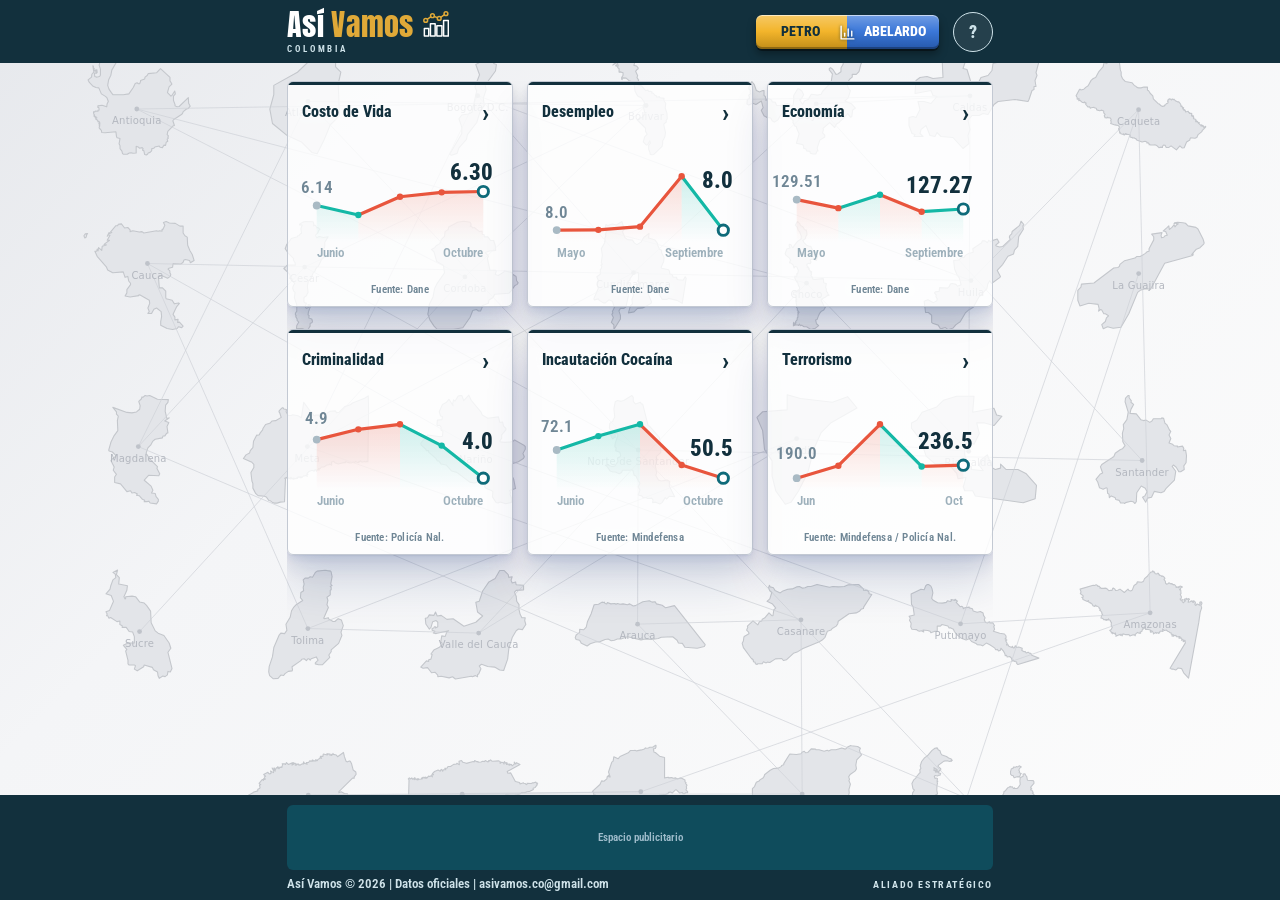
==== index.html @ f94050b5 "ajustes varios" ====
<!DOCTYPE html>
<html lang="es">
<head>
  <meta charset="UTF-8">
  <meta name="viewport" content="width=device-width, initial-scale=1, viewport-fit=cover">
  <title>Así Vamos | Colombia</title>
  <link rel="icon" href="assets/img/asi-vamos-icono.svg" type="image/svg+xml">
  <link rel="preconnect" href="https://fonts.googleapis.com">
  <link rel="preconnect" href="https://fonts.gstatic.com" crossorigin>
  <link href="https://fonts.googleapis.com/css2?family=Anton&family=Barlow+Semi+Condensed:wght@400;600;700&family=Montserrat:wght@700;800&display=swap" rel="stylesheet">
  <link rel="stylesheet" href="assets/css/styles.css?v=90">
  <link rel="stylesheet" href="assets/css/shell.css?v=1">
  <link rel="stylesheet" href="assets/css/background.css?v=2">

  <style>
    /* Ajustes botones Pulso y Ayuda */
    .hd{position:relative;z-index:50}
    .hd-right{position:static;display:flex;align-items:center;gap:14px}

    /* Pulso: botón completo, rojo, en el flujo del header */
    .btn-pulso{position:relative;display:block;margin:0;padding:0}
    header.hd .pulse-btn{
      display:inline-flex !important;align-items:center;justify-content:center;
      height:34px;padding:0 10px !important;margin:0 !important;
      background:linear-gradient(180deg,rgba(255,255,255,.32) 0%,rgba(255,255,255,.06) 48%,rgba(0,0,0,.2) 100%),linear-gradient(90deg,#f2b01e 50%,#2f6fd6 50%) !important;color:#fff !important;
      border:0 !important;border-radius:6px !important;
      /* relieve: brillo arriba, sombra interna abajo y borde inferior que lo despega del header */
      box-shadow:inset 0 1px 0 rgba(255,255,255,.6),inset 0 -2px 0 rgba(0,0,0,.28),0 2px 0 rgba(0,0,0,.4),0 5px 9px rgba(0,0,0,.35) !important;
      text-decoration:none;line-height:1;white-space:nowrap;
      transition:filter .15s,transform .1s,box-shadow .1s;
    }
    header.hd .pulse-btn:hover{filter:brightness(1.08)}
    header.hd .pulse-btn:active{transform:translateY(1px);box-shadow:inset 0 1px 0 rgba(255,255,255,.4),inset 0 -1px 0 rgba(0,0,0,.28),0 1px 0 rgba(0,0,0,.4),0 2px 4px rgba(0,0,0,.35) !important}
    header.hd .pulse-btn:focus-visible{outline:2px solid #fff;outline-offset:2px}
    .pulse-btn .chev{display:none !important}

    /* Ayuda: círculo en lugar de cuadrado */
    .help-btn{
      border-radius:50% !important;
      width:40px;height:40px;
      aspect-ratio:1/1;
      display:inline-flex;align-items:center;justify-content:center;
      padding:0 !important;
    }

    /* Texto en una sola línea: ABELARDO vs PETRO */
    .pulse-txt{display:grid !important;grid-template-columns:1fr auto 1fr;align-items:center;white-space:nowrap;font-size:14px !important;line-height:1}
    .pulse-ico{display:block;width:17px;height:17px;margin:0 2px;color:#fff;flex:none;filter:drop-shadow(0 0 1.5px rgba(18,48,61,.7))}
    .pulse-txt span{font-size:inherit !important;text-align:center;padding:0 3px}
    .pulse-txt span:first-child{color:#12303d}
    .pulse-txt span:last-child{color:#fff}
    .pulse-txt .vs{font-style:normal;font-weight:600;text-transform:lowercase;opacity:.85}
    .pulse-txt i{display:none !important}

    /* Se eliminan los rótulos fijos y se muestran al pasar el mouse */
    .btn-caption{display:none !important}
    .btn-group{position:relative}
    .btn-group[data-tip]::after{
      content:attr(data-tip);
      position:absolute;left:50%;top:calc(100% + 8px);
      transform:translateX(-50%) translateY(-4px);
      white-space:nowrap;
      background:rgba(10,15,30,.95);color:#fff;
      font:600 12px/1 "Barlow Semi Condensed",sans-serif;
      padding:6px 10px;border-radius:6px;
      opacity:0;pointer-events:none;
      transition:opacity .15s ease,transform .15s ease;
      z-index:20;
    }
    .btn-group[data-tip]:hover::after,
    .btn-group[data-tip]:focus-within::after{opacity:1;transform:translateX(-50%) translateY(0)}
    /* Cuadros con interrogante entre los nombres: amarillo y azul */
    .pulse-txt{font-weight:700;letter-spacing:.01em}

    /* Móvil: botón Pulso y botón Ayuda más compactos */
    @media (max-width:600px){
      .hd-right{gap:8px}
      header.hd .pulse-btn{height:30px;padding:0 7px !important;border-radius:5px !important}
      .pulse-txt{font-size:10.5px !important}
      .pulse-txt span{padding:0 2px}
      .pulse-ico{width:13px;height:13px;margin:0 2px}
      .pulse-btn .chev{display:none}
      .help-btn{width:34px;height:34px}
    }
    @media (max-width:380px){
      .pulse-txt{font-size:9.5px !important}
      header.hd .pulse-btn{padding:0 5px !important}
    }


    /* Footer: espacio de Aliado estratégico (igual que en Pulso) */
    footer.site-foot .sponsors,footer.site-foot .ad-wrap{display:block}
    footer.site-foot .ad-label{font-size:10px;letter-spacing:.16em;text-transform:uppercase;color:#cfe3ea;font-weight:700;margin:0 0 4px 2px}
    footer.site-foot .sp{position:relative;overflow:hidden;width:100%;aspect-ratio:970/90;background:#0f4c5c;border-radius:6px;display:grid;place-items:center;font-size:11px;font-weight:600;color:#9fbccb}
    footer.site-foot .sp a,footer.site-foot .sp picture{display:block;width:100%;height:100%}
    footer.site-foot .sp img{display:block;width:100%;height:100%;object-fit:fill;border:0}
    footer.site-foot .sponsors+.foot-txt{margin-top:10px}
    @media (max-width:767px), (max-width:850px) and (orientation:portrait){footer.site-foot .sp{max-width:320px;aspect-ratio:320/100;margin:0 auto}}
    @media (max-width:600px) and (orientation:portrait){footer.site-foot .ad-label{font-size:9px;margin-bottom:3px;text-align:center}footer.site-foot .sponsors+.foot-txt{margin-top:6px}}
  </style>

  <!-- Google tag (gtag.js) -->
  <script async src="https://www.googletagmanager.com/gtag/js?id=G-EYRYT7V7YQ"></script>
  <script>
    window.dataLayer = window.dataLayer || [];
    function gtag(){dataLayer.push(arguments);}
    gtag('js', new Date());
    gtag('config', 'G-EYRYT7V7YQ');
  </script>
</head>
<body class="app">

<!-- Fondo: departamentos + red de conexiones -->

<div class="page">
  <header class="hd">
    <div class="hd-left">
      <h1 class="brand" aria-label="Así Vamos"><span class="brand-col"><span class="brand-txt" aria-hidden="true"><span class="b1">Así</span> <span class="b2">Vamos</span><svg class="brand-ico" viewBox="4 7 39.5 38.2" fill="none" stroke="currentColor" stroke-width="2.2" stroke-linecap="round" stroke-linejoin="round" aria-hidden="true" focusable="false"><rect x="6" y="33" width="6.5" height="11"/><rect x="15" y="26" width="7" height="18"/><rect x="24.5" y="29" width="7.5" height="15"/><rect x="34.5" y="21" width="7" height="23"/><polyline points="8,21 18,14 28,18 38,11"/><g fill="#12303d"><circle cx="8" cy="21" r="2.8"/><circle cx="18" cy="14" r="2.8"/><circle cx="28" cy="18" r="2.8"/><circle cx="38" cy="11" r="2.8"/></g></svg></span><span class="brand-sub" aria-hidden="true">COLOMBIA</span></span></h1>
    </div>
    <div class="hd-right">
      <div class="btn-group btn-pulso" data-tip="Comparación desempeño">
        <a class="pulse-btn" href="pulso/index.html" aria-label="Comparación desempeño" title="Comparación desempeño"><span class="pulse-txt"><span>PETRO</span><svg class="pulse-ico" viewBox="0 0 24 24" fill="none" stroke="currentColor" stroke-width="2" stroke-linecap="round" stroke-linejoin="round" aria-hidden="true" focusable="false"><path d="M3 3v18h18"/><path d="M8 17v-4"/><path d="M13 17V7"/><path d="M18 17v-7"/></svg><span>ABELARDO</span></span><span class="chev" aria-hidden="true">›</span></a>
      </div>
      <div class="btn-group btn-ayuda" data-tip="Ayuda">
        <a class="help-btn" href="ayuda.html" aria-label="Ayuda" title="Ayuda"><span class="q" aria-hidden="true">?</span></a>
      </div>
    </div>
  </header>

  <div class="zone">
  
  <main class="cats">
    <section class="cat" data-encab="oro" aria-label="Indicadores">
      <div class="grid">

        <a class="card glass" id="cardInflacion" href="detalle/inflacion.html?ind=inflacion" data-dashboard aria-label="Costo de Vida">
          <div class="head"><h2>Costo de Vida</h2><span class="go" aria-hidden="true">›</span></div>
          <div class="spark" id="sparkInflacion"></div>
          <div class="sub">Fuente: Dane</div>
        </a>

        <a class="card glass" id="cardDesempleo" href="detalle/desempleo.html?ind=desempleo" data-dashboard aria-label="Desempleo">
          <div class="head"><h2>Desempleo</h2><span class="go" aria-hidden="true">›</span></div>
          <div class="spark" id="sparkDesempleo"></div>
          <div class="sub">Fuente: Dane</div>
        </a>

        <a class="card glass" id="cardEconomia" href="detalle/economia.html?ind=economia" data-dashboard aria-label="Economía">
          <div class="head"><h2>Economía</h2><span class="go" aria-hidden="true">›</span></div>
          <div class="spark" id="sparkEconomia"></div>
          <div class="sub">Fuente: Dane</div>
        </a>

      </div>
    </section>
    <section class="cat" data-encab="marino" aria-label="Indicadores">
      <div class="grid">

        <a class="card glass" id="cardSeguridad" href="detalle/crimen.html?ind=crimen" data-dashboard aria-label="Criminalidad">
          <div class="head"><h2>Criminalidad</h2><span class="go" aria-hidden="true">›</span></div>
          <div class="spark" id="sparkSeguridad"></div>
          <div class="sub">Fuente: Policía Nal.</div>
        </a>

        <a class="card glass" id="cardNarco" href="#" data-dashboard aria-label="Incautación Cocaína">
          <div class="head"><h2>Incautación Cocaína</h2><span class="go" aria-hidden="true">›</span></div>
          <div class="spark" id="sparkNarco"></div>
          <div class="sub">Fuente: Mindefensa</div>
        </a>

        <a class="card glass" id="cardTerrorismo" href="detalle/terrorismo.html?ind=terrorismo" data-dashboard aria-label="Terrorismo">
          <div class="head"><h2>Terrorismo</h2><span class="go" aria-hidden="true">›</span></div>
          <div class="spark" id="sparkTerrorismo"></div>
          <div class="sub">Fuente: Mindefensa / Policía Nal.</div>
        </a>

      </div>
    </section>

  </main>

  <footer class="site-foot">
    <div class="foot-in">
      <section class="sponsors" aria-label="Publicidad">
        <div class="ad-wrap" id="adWrap">
          <div class="ad-label">Aliado estratégico</div>
          <div class="sp" id="adA"><span>Espacio publicitario</span></div>
        </div>
      </section>
      <p class="foot-txt">Así Vamos © 2026 | Datos oficiales | asivamos.co@gmail.com</p>
    </div>
  </footer>
  </div>
</div>

<script>
/* Botón Pulso: misma tipografía que los títulos de las cards */
(function(){
  function fuente(){
    var h=document.querySelector('.card h2'),t=document.querySelector('.pulse-txt');
    if(!h||!t)return;
    var c=getComputedStyle(h);
    t.style.fontFamily=c.fontFamily;t.style.fontWeight=c.fontWeight;t.style.letterSpacing=c.letterSpacing;
    centrar();
  }
  /* Centra en vertical las mayúsculas: mide la fuente real y compensa el espacio de ascendente/descendente */
  function centrar(){
    var t=document.querySelector('.pulse-txt');if(!t)return;
    var sp=t.querySelectorAll(':scope > span');if(!sp.length)return;
    var cs=getComputedStyle(sp[0]),fs=parseFloat(cs.fontSize);
    var ctx=document.createElement('canvas').getContext('2d');
    ctx.font=cs.fontWeight+' '+cs.fontSize+' '+cs.fontFamily;
    var m=ctx.measureText('PETRO ABELARDO');
    if(m.fontBoundingBoxAscent==null)return;
    var base=(fs-(m.fontBoundingBoxAscent+m.fontBoundingBoxDescent))/2+m.fontBoundingBoxAscent;
    var off=fs/2-(base-(m.actualBoundingBoxAscent-m.actualBoundingBoxDescent)/2);
    for(var i=0;i<sp.length;i++)sp[i].style.transform='translateY('+off.toFixed(2)+'px)';
  }
  window.addEventListener('load',fuente);
  window.addEventListener('resize',centrar);
  if(document.fonts&&document.fonts.ready)document.fonts.ready.then(fuente);
})();
</script>
<script src="assets/js/background.js?v=1"></script>
<script src="app.js?v=2"></script>
</body>
</html>
---- assets/css/styles.css ----
/* =========================================================
   Así Vamos · Estado de la Nación — tema Soft UI
   Fondo lavanda claro, tarjetas blancas con sombra difusa,
   acento índigo + cian, rojo para alertas, Roboto Condensed
   6 tarjetas compactas en 2 categorías
   ========================================================= */
/* Carga la tipografía desde aquí para no depender del <link> del HTML del index (que seguía pidiendo Barlow) */
@import url('https://fonts.googleapis.com/css2?family=Roboto+Condensed:wght@400;500;600;700;800&display=swap');

:root{
  --text:#12303d; --tit:#12303d; --muted:#6f8695;   /* texto: azul petróleo muy oscuro, de la familia del header */
  --accent:#0f6b7a; --accent-rgb:15,107,122;   /* Teal (aro del último punto, foco) */
  --royal:#0f6b7a;
  --ok:#14b8a6;    --ok-rgb:20,184,166;     /* Verde mar (paleta elegida en el probador) */
  --mal:#e8553d;   --mal-rgb:232,85,61;     /* Rojo cálido */
  --ok-txt:#0b8577; --mal-txt:#c4412b;      /* Variantes más oscuras para texto pequeño sobre blanco (≈4,5:1) */
  --ambar:#f5b84a; --ambar-rgb:245,184,74; --ambar-txt:#c98a10;
  --bg:#e9ebef;    /* Gris ceniza */
  --radius:6px;
  /* Sombra flotante en capas, tono azul profundo: varias sombras suaves apiladas (de más cerca y tenue a más lejos y difusa) */
  --sombra:0 1px 2px rgba(10,42,107,.06),0 4px 8px rgba(10,42,107,.07),0 12px 20px rgba(10,42,107,.09),0 28px 44px rgba(10,42,107,.14);
  --sombra-hover:0 2px 4px rgba(10,42,107,.08),0 8px 16px rgba(10,42,107,.10),0 20px 32px rgba(10,42,107,.14),0 40px 60px rgba(10,42,107,.18);
  box-sizing:border-box;
  padding-top:env(safe-area-inset-top,0px);
  padding-bottom:env(safe-area-inset-bottom,0px);
}
*{box-sizing:border-box}
html,body{margin:0}
body{
  min-height:100vh; color:var(--text);
  font-family:"Roboto Condensed","Segoe UI",Roboto,Arial,sans-serif;
  overflow-x:hidden;
}
.field{display:none}   /* el tema Soft UI no lleva cuadrícula ni círculos */

.page{position:relative;max-width:1000px;margin:0 auto;padding:0 20px 40px}

/* ---------- Encabezado: panel blanco flotante ---------- */
header{
  width:calc(100vw - 10px);          /* luz de 5 px a cada lado */
  margin-left:calc(50% - 50vw + 5px);
  margin-bottom:18px;
  background:#056083;   /* Color sólido sin degradé */
  color:#fff;
  box-shadow:none;
  border-radius:0 0 12px 12px;
  position:sticky;
  top:0;
  z-index:20;
  padding:10px 0 9px;
}
header h1{
  width:100%;
  max-width:1000px;
  margin-left:auto;
  margin-right:auto;
  padding-left:20px;
  padding-right:20px;
}
header h1{color:#fff;margin:0 auto;font-size:26px;line-height:1.1;white-space:nowrap;font-weight:800;letter-spacing:-.01em}

/* Enlaces de navegación (a la derecha, en la línea del logo) */
header .nav{position:absolute;z-index:2;top:10px;right:max(24px,calc(50% - 386px));
  display:flex;gap:18px;height:29px;align-items:center}
.nav a{color:#cfe3ea;text-decoration:none;font-size:14px;font-weight:700;letter-spacing:.02em;
  padding:4px 0 3px;border-bottom:2px solid transparent;transition:color .12s}
.nav a:hover{color:#fff}
.nav a.act{color:#fff;border-bottom-color:#fff}

.menu-btn{display:inline-flex;align-items:center;justify-content:center;width:34px;height:34px;margin:0 8px 0 -6px;padding:0;
  vertical-align:middle;background:none;border:0;border-radius:var(--radius);cursor:pointer;color:#fff}
.menu-btn svg{display:block;width:22px;height:16px}
.menu-btn:hover{background:rgba(255,255,255,.12)}
.menu-btn:focus-visible{outline:2px solid #fff;outline-offset:1px}
.a-logo,.v-logo{display:inline-block;height:.7em;width:.56em;vertical-align:baseline}
.a-logo{margin-right:.03em;fill:currentColor}
.v-logo{margin-left:.03em;fill:currentColor}

/* ---------- Palabra COLOMBIA con los colores de la bandera ---------- */
.tag{font-size:11px;font-weight:700;letter-spacing:.2em;margin-left:8px;
  vertical-align:middle;display:inline-flex;align-items:center;gap:0}
.col-c{color:#ffcc00} /* Amarillo */
.col-o{color:#ffcc00}
.col-l{color:#ffcc00}
.col-o2{color:#0055ff} /* Azul */
.col-m{color:#0055ff}
.col-b{color:#0055ff}
.col-i{color:#ce1126} /* Rojo */
.col-a{color:#ce1126}

.col-flag{display:none} /* Se oculta la bandera física anterior */

/* ---------- Categorías ---------- */
.cats{display:block}
.cat{margin-bottom:22px;min-width:0}
.cat-title{display:none}

/* ---------- Tarjeta Soft UI (la clase "glass" se conserva por compatibilidad con el HTML) ---------- */
.glass,
.card.glass{
  /* Cristal total + translúcido (78 %), sin desenfoque (igual que el probador) */
  background:rgba(255,255,255,.78);
  -webkit-backdrop-filter:none;backdrop-filter:none;
  border:1px solid var(--borde-card);
  border-radius:var(--radius);
  box-shadow:var(--sombra);
  transition:transform .15s ease,box-shadow .15s ease;
}
.card.glass:hover{
  transform:translateY(-2px);
  box-shadow:var(--sombra-hover);
}

/* ---------- Borde superior de tarjetas (del probador): ámbar = economía (arriba), azul = seguridad (abajo) ---------- */
:root{--line:#f59e0b; --seg:#2f7de1; --borde-card:#c3c9d3; --borde-top:#12303d}   /* borde-card: gris perla del contorno; borde-top: petróleo de marca, solo franja superior */
.card::before{content:"";position:absolute;left:0;right:0;top:0;height:3px;background:transparent;pointer-events:none}
.cat[data-encab="oro"] .card::before,
.cat[data-encab="marino"] .card::before{background:var(--borde-top)}

/* ---------- Tarjetas compactas ---------- */
.grid{display:grid;grid-template-columns:repeat(3,minmax(0,1fr));gap:14px}
.card{
  padding:18px 14px 10px;
  position:relative;
  overflow:hidden;
  min-width:0;
  display:flex;
  flex-direction:column;
  align-items:center;
  text-align:center;
  text-decoration:none;
  color:inherit;
  cursor:pointer;
}
.card:focus-visible{outline:2px solid var(--accent);outline-offset:3px}

.head{width:100%;text-align:left;display:flex;align-items:center;justify-content:space-between;gap:6px;
  padding:0}   /* sin recuadro: título y flecha directamente sobre la tarjeta */
.card h2{margin:0;color:#12303d;   /* petróleo de marca */
  font-size:15.5px;font-weight:800;line-height:1.15;white-space:nowrap;flex:none}
/* Flecha: petróleo de marca, sin círculo */
.go{
  width:26px;height:26px;display:grid;place-items:center;flex:none;
  color:#12303d;font-size:26px;font-weight:700;line-height:1;
}

/* Gráfico sparkline y etiquetas nativas dentro del SVG */
.spark{width:100%;margin-top:6px;flex:1 1 auto;display:flex;align-items:center;}
.spark svg{display:block;width:100%;height:auto;overflow:visible}
.spark .ln{fill:none;stroke-width:2.6;stroke-linejoin:round;stroke-linecap:round}
.spark .ln.ln-mejoro{stroke:var(--ok)}
.spark .ln.ln-empeoro{stroke:var(--mal)}
.spark .ln.ln-neu{stroke:#a9bac4}
.spark .pt{fill:#a9bac4}
.spark .pt.mejoro{fill:var(--ok)}
.spark .pt.empeoro{fill:var(--mal)}
.spark .fin{fill:#fff;stroke:var(--accent);stroke-width:2.4}
.spark .v1{font-size:14px;fill:#6f8695;font-weight:600}
.spark .v2{font-size:19px;font-weight:800;fill:#12303d}
.spark .lbl-mes{font-size:11px;fill:#9db0bb;font-weight:600;font-family:inherit;}

/* Fuente de cada tarjeta */
.card .sub{
  font-size:10.5px;
  font-weight:600;
  letter-spacing:.02em;
  color:var(--muted);
  width:100%;
  min-width:0;
  margin-top:4px;
  padding-top:4px;
  text-align:center !important;
  white-space:nowrap;
  overflow:hidden;
  text-overflow:ellipsis;
}

/* ---------- Publicidad ---------- */
.sponsors{margin-top:8px}
.ad-wrap[hidden],.sp[hidden]{display:none}
.ad-label{font-size:10px;letter-spacing:.16em;text-transform:uppercase;color:var(--muted);font-weight:700;margin:0 0 4px 2px}
.sp{position:relative;overflow:hidden;width:100%;aspect-ratio:970/90;
  background:#0f4c5c;border-radius:var(--radius);   /* teal de la familia del header; el texto blanco del mensaje se lee bien */
  box-shadow:inset 0 2px 6px rgba(8,51,68,.35)}
.sp a,.sp picture{display:block;width:100%;height:100%}
.sp img{display:block;width:100%;height:100%;object-fit:fill;border:0}
@media (max-width:767px), (max-width:850px) and (orientation:portrait){
  .sp{max-width:320px;aspect-ratio:320/100;margin:0 auto}
}

/* Pie de página: mismo azul del header, a todo el ancho; contiene publicidad y texto */
.page:has(.site-foot){padding-bottom:0}
footer.site-foot{
  width:100vw;margin:30px 0 0 calc(50% - 50vw);
  background:#056083;color:#fff;position:relative; /* Color sólido sin degradé */
  box-shadow:none;
  padding:14px 0 12px;
}
.foot-in{max-width:1000px;margin:0 auto;padding:0 20px}
.page:has(header.hd) footer.site-foot{background:#12303d}   /* footer petróleo en el index */
.site-foot .sponsors{margin-top:0}
.site-foot .ad-label{color:#cfe3ea}
.site-foot .sp{box-shadow:none}
.foot-txt{margin:10px 0 0;text-align:center;color:#cfe3ea;font-size:13px;font-weight:600}
.sponsors:has(.ad-wrap[hidden]) + .foot-txt{margin-top:0}

/* =========================================================
   RESPONSIVE DESIGN
   ========================================================= */

/* ---------- Celulares en vertical ---------- */
@media (max-width:600px) and (orientation:portrait){
  :root{
    --sombra:0 1px 2px rgba(10,42,107,.06),0 3px 6px rgba(10,42,107,.07),0 8px 12px rgba(10,42,107,.09),0 16px 24px rgba(10,42,107,.14);
    --sombra-hover:0 2px 3px rgba(10,42,107,.08),0 5px 10px rgba(10,42,107,.10),0 12px 18px rgba(10,42,107,.14),0 22px 32px rgba(10,42,107,.18);
  }
  html,body{height:100%}
  body{overflow:hidden}
  .page{height:100dvh;max-width:none;padding:0 10px 6px;display:flex;flex-direction:column;gap:6px}

  /* Header de borde a borde: sin 100vw, compensando el padding lateral
     de .page (10px) para quedar alineado con las tarjetas */
  header{
    width:auto;
    margin:0 -5px;
    padding:6px 15px 5px;
  }
  header h1{max-width:none;padding-left:0;padding-right:0}
  header h1{font-size:20px}
  .menu-btn{width:30px;height:30px;margin:0 6px 0 -4px}
  .menu-btn svg{width:19px;height:14px}
  .tag{font-size:9px;margin-left:6px;letter-spacing:.14em}
  /* En celular los enlaces pasan a la parte baja del header */
  header .nav{top:auto;bottom:5px;right:10px;height:auto;gap:12px}
  .nav a{font-size:11.5px;padding:0 0 1px}

  .zone{flex:1 1 0;min-height:0;display:flex;flex-direction:column;gap:6px}
  .cats{flex:1 1 0;min-height:0;display:grid;grid-template-columns:1fr 1fr;gap:8px}
  .cat{margin:0;display:flex;flex-direction:column;min-height:0}
  .grid{flex:1 1 0;min-height:0;grid-template-columns:1fr;grid-template-rows:repeat(3,minmax(0,1fr));gap:6px}

  .card{padding:10px 8px 8px;justify-content:flex-start}
  .card h2{font-size:14px}
  .go{width:22px;height:22px;font-size:22px}
  .spark{flex:1 1 0;min-height:0;margin-top:4px}
  .spark svg{height:100%}
  .card .sub{font-size:9px;margin-top:auto;padding-top:4px}

  .sponsors{flex:0 0 auto;margin:0}
  .ad-label{font-size:9px;margin-bottom:3px;text-align:center}
  footer.site-foot{width:auto;margin:0 -10px;padding:8px 10px 6px}
  .foot-in{padding:0}
  .foot-txt{margin-top:6px;font-size:10px;line-height:1.2}
}

/* ---------- Tablets ---------- */
@media (min-width:601px) and (max-width:1100px){
  .page{max-width:820px;padding:0 24px 40px}
  header h1{max-width:820px;padding-left:24px;padding-right:24px;}
  header h1{font-size:24px}
}

/* ---------- Celulares/tablets en horizontal (poca altura) ---------- */
@media (orientation:landscape) and (max-height:500px){
  header{padding:6px 0 5px;margin-bottom:12px}
  header h1{font-size:22px}
  header .nav{top:6px;height:26px}
}

/* ---------- Escritorio: tarjetas cuadradas de 226 x 226 px ---------- */
@media (min-width:901px){
  .cats{max-width:714px;margin:0 auto}
  .grid{grid-template-columns:repeat(3,226px) !important;justify-content:center;gap:14px !important}
  .card{height:226px;justify-content:space-between}
  .foot-in{max-width:714px;padding:0}
  header h1{max-width:714px;padding-left:0;padding-right:0;}
  header .nav{right:calc(50% - 357px)}
}

@media (min-width:601px) and (max-width:900px){
  .card{min-height:220px;justify-content:space-between}
}

/* ---------- Halo blanco del texto (cristal total + translúcido) ---------- */
.card.glass :is(h2,.sub){text-shadow:0 0 8px rgba(255,255,255,.8),0 0 2px rgba(255,255,255,.65)}

/* ---------- Botones del header: Ayuda (index) y Volver (ayuda) con nuevo azul (#0fb5ed) ---------- */
.help-btn{position:absolute;z-index:2;top:50%;right:max(20px,calc(50% - 480px));transform:translateY(-50%);
  display:inline-flex;align-items:center;gap:7px;padding:6px 12px 6px 8px;border-radius:5px;
  font-size:14px;font-weight:700;line-height:1;letter-spacing:.02em;color:#fff;text-decoration:none;
  background:#0fb5ed;border:1px solid rgba(255,255,255,.45);
  transition:background .15s,border-color .15s}
.help-btn:hover{background:#0fa4d4;border-color:rgba(255,255,255,.8)}
.help-btn:focus-visible{outline:2px solid #fff;outline-offset:2px}
.help-btn .q{display:inline-grid;place-items:center;font-weight:800;font-size:15px;color:#fff}
@media (max-width:480px){.help-btn{padding:5px;gap:0}.help-btn .t{display:none}}
@media (min-width:601px) and (max-width:1100px){.help-btn{right:max(24px,calc(50% - 386px))}}
@media (min-width:901px){.help-btn{right:calc(50% - 357px)}}
@media (max-width:600px) and (orientation:portrait){.help-btn{right:10px}}
/* =========================================================
   Header (index): azul sólido (igual al footer). Izquierda: "Así Vamos" con COLOMBIA debajo; derecha: botón Ayuda.
   Todo va bajo header.hd para no tocar otras páginas.
   ========================================================= */
header.hd{
  --gx:20px;
  width:auto;margin-left:0;margin-right:0;   /* mismo ancho que las tarjetas (el contenido de .page) */
  display:flex;align-items:stretch;padding:0;
  background:#12303d;color:#fff;   /* petróleo de marca */
}
.hd-left{flex:1 1 auto;min-width:0;display:flex;align-items:center;padding:10px 0 9px var(--gx)}
.hd-title{font-size:19px;font-weight:800;line-height:1.05;letter-spacing:.005em;white-space:nowrap;color:#fff}
.hd-right{flex:none;display:flex;align-items:center;gap:12px;padding:10px var(--gx) 9px 0}
header.hd h1.brand{
  position:static;transform:none;flex:none;
  width:auto;max-width:none;margin:0;padding:0;
  display:flex;flex-direction:row;align-items:center;gap:10px;
  color:#fff;white-space:nowrap;
}
header.hd .brand-col{display:flex;flex-direction:column;align-items:flex-start;gap:5px}
header.hd .brand-txt{font-family:Anton,Impact,"Arial Narrow",sans-serif;font-weight:400;font-size:30px;line-height:1;letter-spacing:.01em}
header.hd .brand-sub{display:block;font-size:9px;font-weight:700;letter-spacing:.32em;line-height:1;color:#cfe3ea}
/* Botones del header (opción 2 del probador: Ámbar #f59e0b sobre petróleo; mismo ámbar de la línea de tendencia --line).
   Cada botón lleva su etiqueta debajo en Montserrat. */
header.hd{--hd-acc:#f59e0b;--hd-acc-bg:rgba(245,158,11,.12);--hd-acc-bg-h:rgba(245,158,11,.25)}
header.hd .btn-group{display:flex;flex-direction:column;align-items:center;gap:4px}
header.hd .btn-caption{font-family:Montserrat,"Segoe UI",sans-serif;font-size:8.5px;font-weight:700;letter-spacing:.05em;line-height:1;color:#cfe3ea;text-transform:uppercase;white-space:nowrap}
header.hd .help-btn,
header.hd .pulse-btn{
  position:static;transform:none;flex:none;box-sizing:border-box;height:40px;
  display:inline-flex;align-items:center;
  border:1.5px solid var(--hd-acc);border-radius:6px;background:var(--hd-acc-bg);color:var(--hd-acc);
  text-decoration:none;cursor:pointer;transition:background .15s,color .15s}
header.hd .help-btn:hover,
header.hd .pulse-btn:hover{background:var(--hd-acc-bg-h);border-color:var(--hd-acc);color:#fff}
header.hd .help-btn:focus-visible,
header.hd .pulse-btn:focus-visible{outline:2px solid #fff;outline-offset:2px}
/* Ayuda: cuadrado con "?" */
/* Ayuda: tono neutro (blanco azulado, opción 6 del probador) para que no compita con el ámbar del botón de Pulso */
header.hd .help-btn{--hd-acc:#cfe3ea;--hd-acc-bg:rgba(255,255,255,.08);--hd-acc-bg-h:rgba(255,255,255,.2)}
header.hd .help-btn:hover{border-color:#fff}
header.hd .help-btn{justify-content:center;width:40px;padding:0}
header.hd .help-btn .q{width:auto;height:auto;border:0;border-radius:0;background:transparent;color:inherit;font-size:18px;font-weight:800;line-height:1}
/* ABELARDO / PETRO: nombre en dos líneas con raya, borde izquierdo grueso y flecha › */
header.hd .pulse-btn{justify-content:space-between;gap:10px;padding:0 11px 0 9px;border-left-width:4.5px}
header.hd .pulse-txt{display:flex;flex-direction:column;align-items:stretch;gap:3px;font-size:11px;font-weight:800;letter-spacing:.06em;line-height:1;text-align:left}
header.hd .pulse-txt i{display:block;height:1px;background:var(--hd-acc);transition:background .15s}
header.hd .pulse-btn:hover .pulse-txt i{background:#fff}
header.hd .pulse-btn .chev{font-size:18px;font-weight:800;line-height:1;margin-top:-1px}
@media (max-width:600px){
  header.hd{--gx:10px}
  .hd-left{padding-top:6px;padding-bottom:5px}
  .hd-title{font-size:14px;white-space:normal;max-width:100px}
  .hd-right{padding-top:6px;padding-bottom:5px;gap:8px}
  header.hd .pulse-btn{height:38px;padding:0 7px 0 7px;gap:5px;border-left-width:4px}
  header.hd .pulse-txt{font-size:9px;gap:2px}
  header.hd .pulse-btn .chev{font-size:15px}
  header.hd .btn-caption{font-size:7px}
  header.hd h1.brand{gap:7px}
  header.hd .brand-txt{font-size:22px}
  header.hd .brand-sub{font-size:7px;letter-spacing:.28em}
  header.hd .help-btn{height:38px;width:38px}
  header.hd .help-btn .q{font-size:16px}
}

/* Celular vertical: el header va de borde a borde de la pantalla (compensa el padding de 10px de .page; el contenido sigue alineado con las tarjetas) */
@media (max-width:600px) and (orientation:portrait){
  header.hd{width:auto;margin-left:-10px;margin-right:-10px;border-radius:0}
}

/* =========================================================
   Footer: el azul llena todo el espacio desde el footer hasta el
   final de la pantalla (no solo la altura de su contenido).
   No aplica en celular vertical, donde la página ya ocupa 100dvh.
   ========================================================= */
@media not all and (max-width:600px) and (orientation:portrait){
  .page{min-height:100vh;min-height:100dvh;display:flex;flex-direction:column}
  .page > .zone{flex:1 1 auto;display:flex;flex-direction:column}
  .page > .zone > footer.site-foot{flex:1 0 auto}
  /* En un contenedor flex, margin:auto hace que el elemento se encoja a su contenido: se fuerza el ancho */
  /* Header a todo el ancho de la pantalla (igual que el footer); el contenido se alinea con las tarjetas mediante --gx */
  .page > header.hd{width:100vw;max-width:none;margin-left:calc(50% - 50vw);margin-right:0;border-radius:0}
  .page > .zone > .cats{width:100%}
}

/* Header a todo el ancho: logo y botones alineados con el borde de las tarjetas */
@media not all and (max-width:600px) and (orientation:portrait){
  header.hd{--gx:20px}
}
@media (min-width:601px) and (max-width:900px){
  header.hd{--gx:max(24px,calc(50vw - 386px))}
}
@media (min-width:901px){
  header.hd{--gx:max(20px,calc(50vw - 353px))}   /* 3 tarjetas de 226 + 2 huecos de 14 = 706 */
}
---- assets/css/shell.css ----
/* =========================================================
   shell.css — Header y footer compartidos (index, detalle, pulso)
   Única fuente de tamaños. Cada página solo define:
     - header.hd{--gx:...}  (alineación lateral con su contenido)
     - .foot-in{max-width/padding} (ancho de su columna)
   ========================================================= */

/* Ancho de columna común = el de las tarjetas del index (3 de 226px + 2 huecos de 14px = 706px).
   Lo usan footer/banner, header y el contenido de todas las páginas. */
:root{--col:706px;--gutter:20px;--brand-acc:#E0A938}
@media (min-width:601px) and (max-width:900px){:root{--col:772px}}
@media (max-width:600px){:root{--gutter:10px}}

/* ---------- HEADER ---------- */
header.hd{--gx:max(var(--gutter),calc(50vw - var(--col)/2));flex:none;display:flex;align-items:stretch;padding:0;background:var(--hd-bg,#12303d);color:#fff}
.hd-left{flex:1 1 auto;min-width:0;display:flex;align-items:center;padding:10px 0 9px var(--gx,20px)}
.hd-right{flex:none;display:flex;align-items:center;justify-content:flex-end;gap:12px;padding:10px var(--gx,20px) 9px 0}
header.hd h1.brand{margin:0;padding:0;display:flex;font-size:inherit;font-weight:400;color:#fff;white-space:nowrap}
header.hd a.home{display:block;color:#fff;text-decoration:none;border-radius:6px}
/* Ícono en la línea de "Así Vamos": apoyado en la línea base y con la altura de las mayúsculas A y V de Anton (0,86em) */
header.hd .brand-ico{display:inline-block;width:.89em;height:.86em;margin-left:.3em;vertical-align:baseline;color:#fff}
header.hd a.home:focus-visible{outline:2px solid #fff;outline-offset:4px}
/* Color de marca: "Vamos" y la línea de tendencia + puntos del ícono en ámbar #E0A938; "Así" y las barras quedan blancos */
header.hd .brand-txt .b2{color:var(--brand-acc)}
/* Ícono: línea de tendencia y puntos en ámbar (las barras siguen blancas por currentColor) */
header.hd .brand-ico polyline,header.hd .brand-ico .ln{stroke:var(--brand-acc)}
header.hd .brand-ico circle,header.hd .brand-ico .dot{stroke:var(--brand-acc)}   /* solo el contorno: los puntos siguen huecos */
header.hd .brand-col{display:flex;flex-direction:column;align-items:flex-start;gap:5px}
header.hd .brand-txt{font-family:Anton,Impact,"Arial Narrow",sans-serif;font-weight:400;font-size:30px;line-height:1;letter-spacing:.01em}
header.hd .brand-sub{display:block;font-size:9px;font-weight:700;letter-spacing:.32em;line-height:1;color:#cfe3ea}
header.hd .btn-group{display:flex;flex-direction:column;align-items:center;gap:4px}
header.hd .btn-caption{font-family:Montserrat,"Segoe UI",sans-serif;font-size:8.5px;font-weight:700;letter-spacing:.05em;line-height:1;color:#cfe3ea;text-transform:uppercase;white-space:nowrap}
header.hd .help-btn{--hd-acc:#cfe3ea;--hd-acc-bg:rgba(255,255,255,.08);--hd-acc-bg-h:rgba(255,255,255,.2);
  box-sizing:border-box;width:40px;height:40px;display:inline-flex;align-items:center;justify-content:center;padding:0;
  border:1.5px solid var(--hd-acc);border-radius:50%;background:var(--hd-acc-bg);color:var(--hd-acc);
  font-size:18px;font-weight:800;line-height:1;text-decoration:none;cursor:pointer;transition:background .15s,color .15s,border-color .15s}
header.hd .help-btn svg{width:20px;height:20px}
header.hd .help-btn:hover{background:var(--hd-acc-bg-h);border-color:#fff;color:#fff}
header.hd .help-btn:focus-visible{outline:2px solid #fff;outline-offset:2px}

@media (max-width:600px){
  .hd-left{padding-top:6px;padding-bottom:5px}
  .hd-right{padding-top:6px;padding-bottom:5px}
  header.hd .brand-txt{font-size:22px}
  header.hd .brand-sub{font-size:7px;letter-spacing:.28em}
  header.hd .help-btn{width:38px;height:38px}
  header.hd .btn-caption{font-size:7px}
}

/* Celular y pantallas verticales (tablets): logo apilado — "Así" + ícono arriba, "Vamos" debajo — y sin "COLOMBIA".
   Requiere el marcado <span class="brand-txt"><span class="b1">Así</span> <span class="b2">Vamos</span><svg class="brand-ico">…</svg></span> */
@media (max-width:1024px) and (orientation:portrait){
  header.hd .brand-sub{display:none}
  header.hd .brand-txt{display:inline-grid;grid-template-columns:auto auto;justify-content:start;align-items:center;font-size:24px;line-height:.95}
  header.hd .brand-txt .b1{grid-column:1;grid-row:1}
  header.hd .brand-txt .b2{grid-column:1 / span 2;grid-row:2}
  header.hd .brand-txt .brand-ico{grid-column:2;grid-row:1}
}
@media (max-width:600px) and (orientation:portrait){
  header.hd .brand-txt{font-size:20px}
}

/* Título centrado en el header (index y páginas de detalle): solo en celulares y tablets (pantalla táctil) en vertical, nunca en escritorio, aunque la ventana sea angosta.
   Letra blanca centrada, sin pestaña; tras el mes lleva una flecha (.ar) roja si el indicador subió o verde si bajó frente al mes anterior.
   El header pasa a 3 columnas (logo | título | botón) con laterales iguales, así el título queda exactamente en el centro. */
header.hd .hd-title{display:none}
@media (max-width:1024px) and (orientation:portrait) and (pointer:coarse){
  header.hd:has(.hd-title){display:grid;grid-template-columns:minmax(0,1fr) auto minmax(0,1fr)}
  header.hd .hd-title{display:block;grid-column:2;align-self:center;min-width:0;max-width:50vw;
    font-family:"Roboto Condensed",system-ui,sans-serif;font-weight:700;font-size:20px;line-height:1.1;text-align:center;white-space:nowrap;overflow:hidden;text-overflow:ellipsis;
    background:none;color:#fff;padding:0}
  header.hd .hd-title .ar{font-size:.8em;margin-left:5px}
  header.hd .hd-title .ar.up{color:var(--up,#e8553d)}
  header.hd .hd-title .ar.dn{color:var(--dn,#14b8a6)}
  header.hd:has(.hd-title) .hd-left{grid-column:1}
  header.hd:has(.hd-title) .hd-right{grid-column:3}
}
@media (max-width:600px) and (orientation:portrait) and (pointer:coarse){
  header.hd .hd-title{font-size:17px}
}

/* ---------- FOOTER ---------- */
footer.site-foot{flex:none;background:#12303d;color:#fff;padding:14px var(--gutter) 12px}
.site-foot .foot-in{max-width:var(--col);margin:0 auto;padding:0}
.site-foot .ad-label{font-size:10px;letter-spacing:.16em;text-transform:uppercase;color:#cfe3ea;font-weight:700;margin:0 0 4px 2px}
.site-foot .sp{position:relative;overflow:hidden;width:100%;aspect-ratio:970/90;background:#0f4c5c;border-radius:6px;display:grid;place-items:center;font-size:11px;font-weight:600;color:#9fbccb}
.site-foot .sp a,.site-foot .sp picture{display:block;width:100%;height:100%}
.site-foot .sp img{display:block;width:100%;height:100%;object-fit:fill;border:0}
.site-foot .foot-txt{margin:0;text-align:center;color:#cfe3ea;font-size:13px;font-weight:600}
.site-foot .ad-wrap+.foot-txt,.site-foot .sponsors+.foot-txt{margin-top:10px}
@media (max-width:767px), (max-width:850px) and (orientation:portrait){
  .site-foot .sp{max-width:320px;aspect-ratio:320/100;margin:0 auto}
}
@media (max-width:600px) and (orientation:portrait){
  footer.site-foot{padding-top:8px;padding-bottom:6px}
  .site-foot .ad-label{font-size:9px;margin-bottom:3px;text-align:center}
  .site-foot .foot-txt{font-size:10px;line-height:1.2}
  .site-foot .ad-wrap+.foot-txt,.site-foot .sponsors+.foot-txt{margin-top:6px}
}

/* ---------- LAYOUT: header y footer siempre visibles; el scroll ocurre entre ellos ----------
   Uso: <body class="app">. La zona central (main) es la que hace scroll. */
html:has(body.app){height:100%}
body.app{height:100vh;height:100dvh;overflow:hidden;display:flex;flex-direction:column}
body.app > main{flex:1 1 auto;min-height:0;overflow-y:auto;overscroll-behavior:contain;-webkit-overflow-scrolling:touch}
/* Index: .page > header + .zone(.cats + footer). Solo .cats hace scroll */
body.app > .page{height:100vh;height:100dvh;min-height:0;display:flex;flex-direction:column}
body.app .page > header.hd{flex:none}
body.app .page > .zone{flex:1 1 0;min-height:0;display:flex;flex-direction:column}
body.app .page > .zone > .cats{flex:1 1 auto;min-height:0;overflow-y:auto;overscroll-behavior:contain}
body.app .page > .zone > footer.site-foot{flex:none;margin-top:0}

/* ---------- FOOTER (escritorio/tablet ancha): banner arriba como siempre; debajo, en una sola línea,
   el texto a la izquierda y "Aliado estratégico" a la derecha ---------- */
@media (min-width:768px){
  footer.site-foot{padding-top:10px;padding-bottom:8px}
  footer.site-foot .foot-in{display:grid;grid-template-columns:minmax(0,1fr) auto;grid-template-areas:"sp sp" "txt label";align-items:center;row-gap:6px;column-gap:16px}
  footer.site-foot .foot-in .sponsors,footer.site-foot .foot-in .ad-wrap{display:contents}
  footer.site-foot .foot-in .ad-wrap[hidden]{display:none}
  footer.site-foot .foot-in .sp{grid-area:sp}
  footer.site-foot .foot-in .ad-label{grid-area:label;margin:0;text-align:right;white-space:nowrap}
  footer.site-foot .foot-in > p.foot-txt{grid-area:txt;margin:0;text-align:left;font-size:13px;line-height:1.2}
}

/* ---------- SELECT DE LISTAS (celular): ciudades / divisiones ----------
   Uso: <select class="selL">. Oculto en escritorio; en celular reemplaza a la lista (.list).
   Las opciones se escriben "indicador · nombre" (sin numeración) y pueden ocupar varias líneas,
   así el nombre nunca se recorta en la lista desplegada. */
.selL,.selW{display:none}
.clm{display:none}
@media (max-width:600px){
  /* El select hace de TÍTULO de la tarjeta: un <span class="selT"> muestra completo el valor elegido (varias líneas si hace falta)
     y el <select class="selL"> va transparente encima, así al tocar el título se abre la lista. La flecha a la derecha indica que se puede cambiar.
     Marcado: <div class="selW"><span class="selT" id="selT"></span><select class="selL" id="selLista"></select></div>
     y la página llama a selTitle() para copiar el texto de la opción elegida en #selT. */
  .selW{display:block;position:relative}
  .selT{display:block;padding:2px 34px 2px 0;font:700 19px/1.25 "Roboto Condensed",system-ui,sans-serif;color:var(--ink,#12303d);overflow-wrap:anywhere;
    background:url("data:image/svg+xml,%3Csvg xmlns='http://www.w3.org/2000/svg' viewBox='0 0 12 8'%3E%3Cpath d='M1 1l5 5 5-5' fill='none' stroke='%2312303d' stroke-width='2' stroke-linecap='round' stroke-linejoin='round'/%3E%3C/svg%3E") no-repeat right 4px top 9px/14px 9px}
  .selW .selL{display:block;position:absolute;inset:0;width:100%;height:100%;margin:0;padding:0;border:0;opacity:0;cursor:pointer;font-size:16px;-webkit-appearance:none;appearance:none}
  .cl > .head{display:none}
  /* Información que iba encima del select (indicador y referencia): oculta por ahora, pendiente de reubicar.
     Marcado: <div class="clfoot"><small class="mute clm">Indicador</small><p class="ref">…</p></div> */
  .cl .clfoot{display:none}
  /* Paneles que dependen del select: del título se omite el nombre elegido (ya lo da el select) y queda "Últimos 12 meses" / "Destacados".
     Marcado del título: <span class="serNm">Nombre: </span><span class="serTx">últimos 12 meses</span> */
  .cl ~ .cg .serNm,.top.g .cg .serNm{display:none}
  .cl ~ .cg .serTx,.top.g .cg .serTx{display:inline-block}
  .cl ~ .cg .serTx::first-letter,.top.g .cg .serTx::first-letter{text-transform:uppercase}
  /* Lista desplegada: texto completo, con salto de línea si no cabe */
  .selL option{white-space:normal;overflow:visible;text-overflow:clip;overflow-wrap:anywhere;padding:10px 12px;font:600 16px/1.25 "Roboto Condensed",system-ui,sans-serif;color:var(--ink,#12303d)}
  /* Chrome/Edge recientes (select personalizable): el desplegable también respeta el ajuste de texto */
  @supports (appearance:base-select){
    .selL,.selL::picker(select){appearance:base-select}
    .selL::picker(select){border:1px solid #c3cad0;border-radius:var(--r,6px);background:#fff;max-height:60vh}
    .selL option{display:block}
    .selL option::checkmark{display:none}
    .selL option:checked{background:#e9ebef}
  }
}

/* ---------- TARJETA DE INDICADOR (hero) en celular: compacta ----------
   Vistas con select (divisiones / ciudades): el nombre ya lo da el select, así que se omite el título (.ttl).
   El número grande queda a la izquierda y las 4 variaciones en 2 × 2 a la derecha; debajo, la fuente. */
@media (max-width:600px){
  body .top:not(.g)>.hero{display:grid!important;grid-template-columns:auto minmax(0,1fr);grid-template-areas:"kick kick" "big vars" "src src"!important;column-gap:14px;row-gap:6px;align-content:start}
  body .top:not(.g)>.hero.wt{grid-template-areas:"kick kick" "big vars" "src src"!important}
  body .top:not(.g)>.hero.wt.gr{grid-template-areas:"kick kick" "gl gl"!important}
  body .top:not(.g)>.hero .htabs{display:none}
  body .top:not(.g)>.hero .ttl{display:none}
  body .top:not(.g)>.hero .big{font-size:46px;margin:0;align-self:center}
  body .top:not(.g)>.hero .big span{font-size:19px;margin-left:2px}
  body .top:not(.g)>.hero .vars{grid-template-columns:1fr 1fr;gap:6px 12px;align-self:center}
  body .top:not(.g)>.hero .vars div{padding-bottom:5px;gap:1px}
  body .top:not(.g)>.hero .vars span{font-size:12px}
  body .top:not(.g)>.hero .vars b{font-size:17px}
  body .top:not(.g)>.hero .src{margin-top:0;font-size:12px;line-height:1.3}
}

/* ---------- CELULAR: espaciado entre paneles, gráfica baja y pestañas División / Grupos bajo el select ---------- */
.cl .mtabs{display:none}
@media (max-width:600px){
  body.app>main{gap:8px;padding-top:6px;padding-bottom:12px}
  body .top{gap:8px}
  /* gráfica: sin altura mínima y con poco relleno */
  body .top .cg{min-height:0;padding:10px 12px}
  body .top .cg #chart{align-items:flex-start}
  body .top .cg .head{margin-bottom:2px}
  /* pestañas División / Grupos dentro de la tarjeta del select */
  .cl .mtabs{display:flex;gap:6px;margin:8px 0 0;flex-wrap:nowrap}
  .cl .mtabs:empty{display:none}
  .cl .mtabs button{padding:4px 14px;font-size:14px}
  /* Grupos: se oculta la gráfica y el panel muestra solo los grupos de la división */
  body .top.vgr>.cg{display:none}
}

/* Tarjeta "Inflación nacional" (vista General) en celular: mismo esquema compacto que las vistas con select.
   El título "Inflación nacional" (.ttl) se omite en celular. */
@media (max-width:600px){
  body .top.g>.hero{display:grid;grid-template-columns:auto minmax(0,1fr);grid-template-areas:"big vars" "src src";column-gap:14px;row-gap:6px;align-content:start}
  body .top.g>.hero .ttl{display:none}
  body .top.g>.hero .big{grid-area:big;font-size:46px;margin:0;align-self:center}
  body .top.g>.hero .big span{font-size:19px;margin-left:2px}
  body .top.g>.hero .vars{grid-area:vars;grid-template-columns:1fr 1fr;gap:6px 12px;align-self:center}
  body .top.g>.hero .vars div{padding-bottom:5px;gap:1px}
  body .top.g>.hero .vars span{font-size:12px}
  body .top.g>.hero .vars b{font-size:17px}
  body .top.g>.hero .src{grid-area:src;margin-top:0;font-size:12px;line-height:1.3}
}

/* ---------- TOP (aumentaron / redujeron) ----------
   Fila a todo el ancho, con la barra proporcional debajo del nombre; solo se muestra el cambio en pp a la derecha. */
.t5 .tr{width:100%;box-sizing:border-box;padding:9px 8px;border-radius:4px}
/* Nombre en una sola línea; si no cabe, termina en puntos suspensivos (el nombre completo está en el title de la fila) */
body .t5 .nm>span:first-child{white-space:nowrap;overflow:hidden;text-overflow:ellipsis;min-width:0}
.t5 .vl{display:flex;align-items:baseline;justify-content:flex-end;gap:6px;white-space:nowrap}
@media (max-width:600px){
  /* La vista TOP ocupa el alto disponible: pestañas arriba, y los dos paneles repartidos 60/40 con scroll propio */
  body.app>main.vtop{display:flex;flex-direction:column;overflow:hidden}
  main.vtop>.tabs{flex:none;margin:0}
  main.vtop>.ref{flex:none;margin:0!important;font-size:11px;line-height:1.25}
  main.vtop>.tres{flex:1 1 0;min-height:0;display:flex;flex-direction:column;gap:8px;align-items:stretch}
  main.vtop .t5{flex:var(--w,50) 1 0;min-height:0;overflow-y:auto;overscroll-behavior:contain;padding:0 12px 6px}
  main.vtop .t5 h2{position:sticky;top:0;z-index:1;margin:0;padding:10px 0 6px;background:var(--card,#fff);font-size:17px}
}

/* ---------- NACIONAL en celular ----------
   1) El indicador (hero) va arriba de la gráfica.
   2) Las dos gráficas (Últimos 12 meses / Mismo mes por año) se deslizan en horizontal (swipe) y cada una lleva su título.
   3) "Destacados" es un interruptor bajo las pestañas, alineado a la derecha: encendido oculta los demás paneles y muestra solo los destacados.
   Marcado: <button class="swd" id="swd" role="switch" aria-checked data-gtab><span>Destacados</span><i class="swd-k"></i></button>
   y .dos > .sl (cada gráfica con su h3.sub2; el .t1 solo se ve en celular). En escritorio el interruptor no aparece. */
.swd{display:none}
.sub2.t1{display:none}
.hnac{display:block;margin:0 0 4px}
.dnav{display:none}
@media (max-width:600px){
  .swd{display:inline-flex;align-items:center;gap:10px;align-self:start;justify-self:end;border:0;background:none;padding:2px 0;cursor:pointer;font:700 15px/1 "Roboto Condensed",system-ui,sans-serif;color:var(--ink,#12303d)}
  .swd-k{position:relative;display:inline-block;width:42px;height:24px;border-radius:999px;background:#b9c4cb;transition:background .15s}
  .swd-k::after{content:"";position:absolute;top:3px;left:3px;width:18px;height:18px;border-radius:50%;background:#fff;box-shadow:0 1px 2px rgba(0,0,0,.3);transition:transform .15s}
  .swd[aria-checked=true] .swd-k{background:var(--ink,#12303d)}
  .swd[aria-checked=true] .swd-k::after{transform:translateX(18px)}
  .swd:focus-visible{outline:2px solid var(--acc,#0f6b7a);outline-offset:3px}
  /* el interruptor reemplaza a las pestañas Gráficas / Destacados y al título de la tarjeta */
  .top.g:not(.sexo) .cg .head{display:none}
  .top.g>.hero{order:-1}
  .sub2.t1{display:block}
  .dos{display:flex;gap:12px;overflow-x:auto;scroll-snap-type:x mandatory;overscroll-behavior-x:contain;scrollbar-width:none;-webkit-overflow-scrolling:touch}
  .dos::-webkit-scrollbar{display:none}
  .dos>.sl{flex:0 0 100%;min-width:0;scroll-snap-align:start}
  .dos .sub2{margin:0 0 4px}
  /* "Mismo mes por año" va primero en el carrusel (visualmente; en el HTML sigue segunda) */
  .dos>.sl:nth-child(2){order:-1}
  /* Guía del carrusel: flechas y puntos bajo las gráficas; el punto activo y las flechas se actualizan con el deslizamiento */
  .dnav{display:flex;align-items:center;justify-content:center;gap:10px;margin-top:6px}
  .dnav button{border:0;background:none;padding:0 8px;font:700 22px/1 "Roboto Condensed",system-ui,sans-serif;color:var(--ink,#12303d);cursor:pointer}
  .dnav button:disabled{opacity:.25;cursor:default}
  .dnav i{width:7px;height:7px;border-radius:50%;background:#b9c4cb;transition:background .15s}
  .dnav i.on{background:var(--ink,#12303d)}
  /* El destacado "nacional" no va en la lista: su texto se muestra dentro del panel del indicador (.hnac, en la fuente del hero; en todas las pantallas) */
  .hz .card.nac{display:none}
  /* Destacados encendido: solo los destacados */
  .top.g.vdest>.hero{display:none}
}

/* =========================================================
   TABS DE VISTA del header (Nacional · TOP · Divisiones · Ciudades)
   Estandarizadas para todas las páginas de detalle: se editan SOLO aquí.
   Colores: cambia las variables --tab-*.
   ========================================================= */
:root{
  --tab-bg:#005F73;                      /* pestaña inactiva (petróleo/teal) */
  --tab-bg-h:#0A7B91;                    /* hover */
  --tab-fg:#cfe3ea;                      /* texto inactiva */
  --tab-on-bg:var(--bg,#e9ebef);         /* activa, escritorio: se funde con el fondo de la página */
  --tab-on-fg:var(--ink,#12303d);
  --tab-on-bg-m:#12303d;                 /* activa, celular/tablet vertical */
  --tab-on-fg-m:#fff;
}
.hd-mid{flex:none;display:flex;align-items:flex-end;align-self:flex-end;gap:6px;padding:0 12px}
header.hd .vt{border:0;border-radius:10px 10px 0 0;background:var(--tab-bg);color:var(--tab-fg);padding:12px 22px 11px;
  font-family:"Roboto Condensed",system-ui,sans-serif;font-size:15px;font-weight:700;letter-spacing:.02em;line-height:1;white-space:nowrap;cursor:pointer;transition:background .15s,color .15s}
header.hd .vt:hover{background:var(--tab-bg-h);color:#fff}
header.hd .vt[aria-pressed=true]{background:var(--tab-on-bg);color:var(--tab-on-fg)}
header.hd .vt:focus-visible{outline:2px solid #fff;outline-offset:-2px}
@media(max-width:600px){
  header.hd{flex-wrap:wrap}
  .hd-mid{order:3;flex:0 0 100%;justify-content:center;padding:0 10px}
  header.hd .vt{padding:10px 18px 9px;font-size:14px}
}
/* Celular y tablet en vertical: las tabs cuelgan del borde inferior del header, unidas en una sola tira separada por una línea fina, todas del mismo ancho */
@media(max-width:1024px) and (orientation:portrait){
  header.hd{margin-bottom:35px}
  body.app>main{padding-top:8px}
  .hd-mid{position:absolute;top:100%;left:0;right:0;margin:0 auto;order:0;flex:none;width:calc(100% - 2*var(--gutter));max-width:var(--col);height:35px;align-self:auto;align-items:flex-start;justify-content:center;gap:0;padding:0;background:transparent;pointer-events:none}
  header.hd .vt{pointer-events:auto;flex:1 1 0;min-width:0;border-radius:0;padding:10px 4px 12px;font-size:15px;background:var(--tab-bg);color:var(--tab-fg);border-top:1px solid rgba(255,255,255,.22);border-left:1px solid rgba(255,255,255,.22);overflow:hidden;text-overflow:ellipsis}
  header.hd .vt:first-child{border-left:0;border-bottom-left-radius:10px}
  header.hd .vt:last-child{border-bottom-right-radius:10px}
  header.hd .vt:hover{background:var(--tab-bg-h);color:#fff}
  header.hd .vt[aria-pressed=true]{background:var(--tab-on-bg-m);color:var(--tab-on-fg-m)}
}

/* =========================================================
   PANELES de las páginas de detalle (<section class="card …">)
   Regla común: borde superior grueso. Aplica a todos los paneles (gráfica, indicador,
   listas, TOP, por sexo…) y NO a las tarjetas internas (.hz .card, "Destacados"), que son <div>.
   Para cambiar grosor o color, edita solo estas dos variables.
   ========================================================= */
:root{
  --panel-bt:4px;
  --hd-bg:#12303d;            /* color del header (fondo del header y borde de los paneles) */
  --panel-bt-color:var(--hd-bg);
}
main section.card{border-top:var(--panel-bt) solid var(--panel-bt-color)}
---- assets/css/background.css ----
/* =========================================================
   Así Vamos · Fondo de la página (degradé, departamentos y mapa)
   Se carga después de styles.css. La lógica está en assets/js/background.js
   ========================================================= */
body{
  background-color:#f1f2f4;
  /* Degradé suave de fondo (sin hexágonos) */
  background-image:linear-gradient(135deg,#e6e8ec 0%,#f4f5f7 35%,#fcfcfc 100%);
  background-size:cover;background-position:center;background-attachment:fixed;
}

/* ---------- Celular: fondo vertical ajustado a la pantalla ---------- */
@media (max-width:600px){
  body{background-image:none}
  body::before{
    content:"";position:fixed;inset:0;z-index:-1;pointer-events:none;
    background-color:#f1f2f4;
    background-image:url("data:image/svg+xml;utf8,%3Csvg%20xmlns=%27http://www.w3.org/2000/svg%27%20viewBox=%270%200%20430%20932%27%20preserveAspectRatio=%27xMidYMid%20slice%27%3E%3Cdefs%3E%3ClinearGradient%20id=%27g%27%20x1=%270%27%20y1=%270%27%20x2=%271%27%20y2=%271%27%3E%3Cstop%20offset=%270%27%20stop-color=%27%23e6e8ec%27/%3E%3Cstop%20offset=%27.35%27%20stop-color=%27%23f4f5f7%27/%3E%3Cstop%20offset=%271%27%20stop-color=%27%23fcfcfc%27/%3E%3C/linearGradient%3E%3C/defs%3E%3Crect%20width=%27430%27%20height=%27932%27%20fill=%27url%28%23g%29%27/%3E%3C/svg%3E");
    background-size:cover;background-position:center;background-repeat:no-repeat;
  }
}

/* ---------- Fondo: departamentos de Colombia + red de conexiones ---------- */
#bgDeptos{position:fixed;inset:0;z-index:-1;pointer-events:none;display:grid;grid-template-columns:repeat(auto-fill,minmax(130px,1fr));gap:3vmin;padding:3vmin;align-content:space-around}
#bgDeptos .dp{width:100%;height:clamp(80px,13vh,130px);fill:#e3e5e9;stroke:#c4c7cc;stroke-width:1.1;stroke-linejoin:round}
@media (max-width:600px){#bgDeptos{grid-template-columns:repeat(3,1fr)}}
@media (orientation:landscape){
  #bgDeptos{display:flex;flex-wrap:wrap;justify-content:center;align-content:space-around}
  #bgDeptos .dp{order:var(--o);flex:0 0 140px;width:140px}
}
@media (orientation:portrait){
  #bgDeptos,#bgRed{display:none!important}
  .map-solo{display:block!important}
  .map-solo .fil,.map-solo .dep{display:none}   
  .map-solo .out{stroke:#b3b8c1}   
  .map-solo .cap{display:none}      
}
@media (orientation:landscape){.map-solo{display:none!important}}

#bgRed{position:fixed;inset:0;width:100%;height:100%;z-index:-1;pointer-events:none}
#bgRed .ln line{stroke:#cfd2d8;stroke-width:1;opacity:.7}
#bgRed .nd circle{fill:#bfc3ca}
#bgRed .tx text{font:500 10px/1 system-ui,-apple-system,"Segoe UI",sans-serif;fill:#b3b7bf;text-anchor:middle;letter-spacing:.02em}
@media (max-width:600px){#bgRed .tx text{font-size:8px}}

/* Mapa de Colombia (vertical): fijo detrás de todo, solo contorno + malla */
.map-solo{position:fixed;inset:0;width:100%;height:100%;z-index:-1;pointer-events:none;fill:none}
.map-solo .out{fill:none;stroke:#b3b8c1;stroke-width:1.4;stroke-linejoin:round;vector-effect:non-scaling-stroke}

.map-solo .red line{stroke:#8f95a1;stroke-width:1;opacity:.6;vector-effect:non-scaling-stroke}
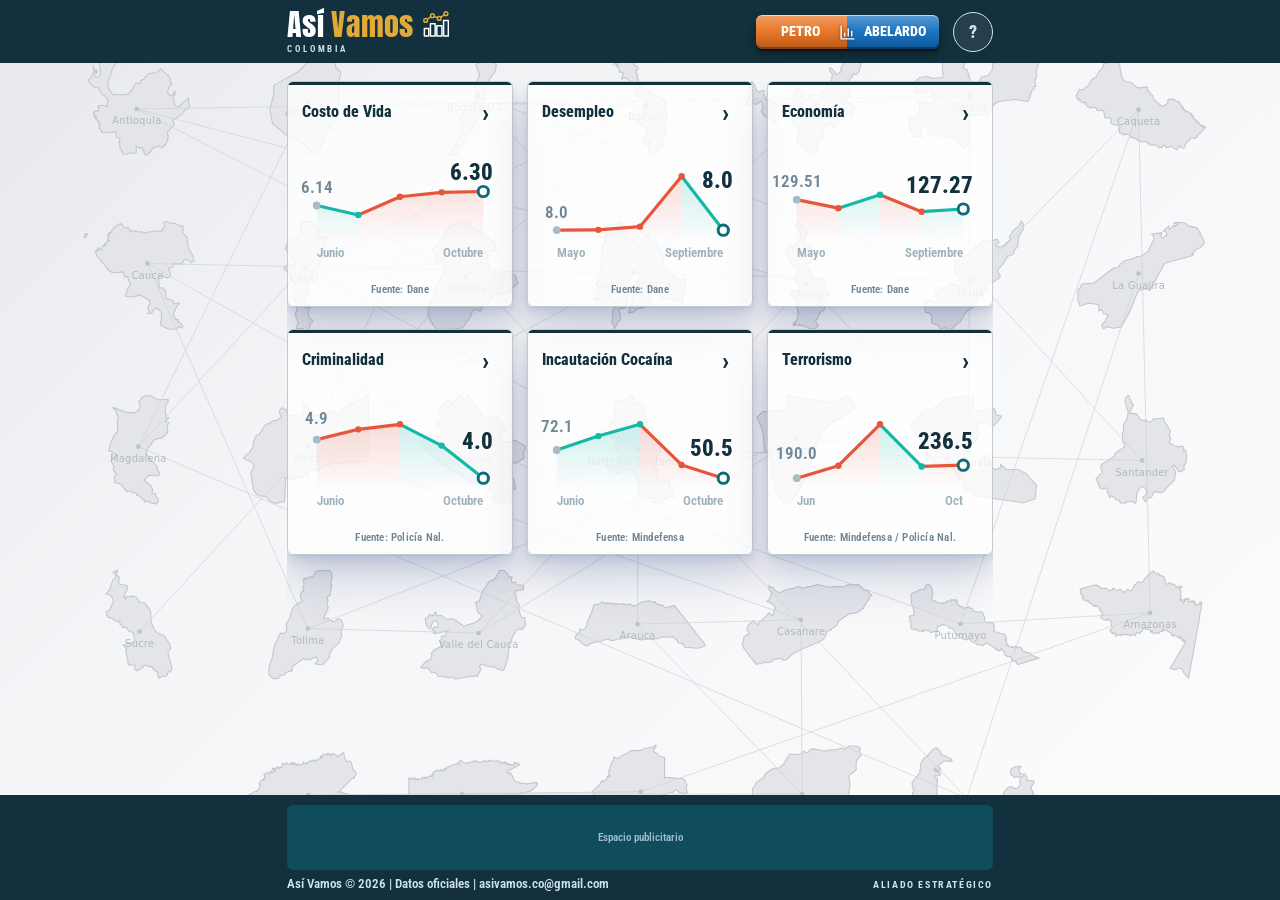
==== commit 4132be26: "ajustes varios 7" ====
--- a/index.html
+++ b/index.html
@@ -22,7 +22,7 @@
     header.hd .pulse-btn{
       display:inline-flex !important;align-items:center;justify-content:center;
       height:34px;padding:0 10px !important;margin:0 !important;
-      background:linear-gradient(180deg,rgba(255,255,255,.32) 0%,rgba(255,255,255,.06) 48%,rgba(0,0,0,.2) 100%),linear-gradient(90deg,#f2b01e 50%,#2f6fd6 50%) !important;color:#fff !important;
+      background:linear-gradient(180deg,rgba(255,255,255,.32) 0%,rgba(255,255,255,.06) 48%,rgba(0,0,0,.2) 100%),linear-gradient(90deg,#E86F1C 50%,#0F6CBD 50%) !important;color:#fff !important;
       border:0 !important;border-radius:6px !important;
       /* relieve: brillo arriba, sombra interna abajo y borde inferior que lo despega del header */
       box-shadow:inset 0 1px 0 rgba(255,255,255,.6),inset 0 -2px 0 rgba(0,0,0,.28),0 2px 0 rgba(0,0,0,.4),0 5px 9px rgba(0,0,0,.35) !important;
@@ -47,7 +47,7 @@
     .pulse-txt{display:grid !important;grid-template-columns:1fr auto 1fr;align-items:center;white-space:nowrap;font-size:14px !important;line-height:1}
     .pulse-ico{display:block;width:17px;height:17px;margin:0 2px;color:#fff;flex:none;filter:drop-shadow(0 0 1.5px rgba(18,48,61,.7))}
     .pulse-txt span{font-size:inherit !important;text-align:center;padding:0 3px}
-    .pulse-txt span:first-child{color:#12303d}
+    .pulse-txt span:first-child{color:#fff}
     .pulse-txt span:last-child{color:#fff}
     .pulse-txt .vs{font-style:normal;font-weight:600;text-transform:lowercase;opacity:.85}
     .pulse-txt i{display:none !important}
@@ -97,6 +97,12 @@
     footer.site-foot .sponsors+.foot-txt{margin-top:10px}
     @media (max-width:767px), (max-width:850px) and (orientation:portrait){footer.site-foot .sp{max-width:320px;aspect-ratio:320/100;margin:0 auto}}
     @media (max-width:600px) and (orientation:portrait){footer.site-foot .ad-label{font-size:9px;margin-bottom:3px;text-align:center}footer.site-foot .sponsors+.foot-txt{margin-top:6px}}
+
+    /* Celular vertical: 5px entre el header y las cards (sin los 35px que shell.css reserva para tabs que aquí no hay) */
+    @media (max-width:600px) and (orientation:portrait){
+      body.app .page > header.hd{margin-bottom:0}
+      body.app .page{gap:5px}
+    }
   </style>
 
   <!-- Google tag (gtag.js) -->
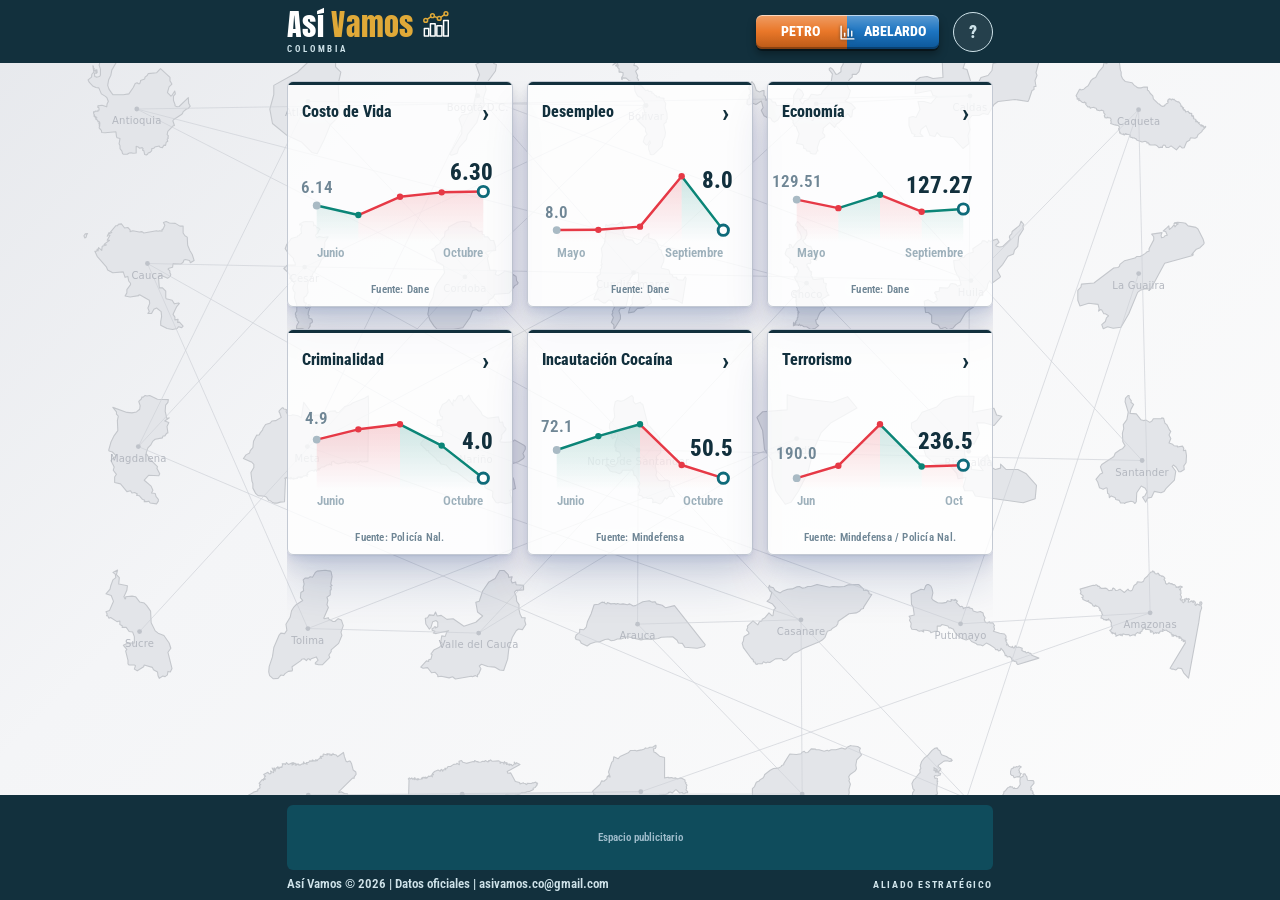
==== commit 4fc27047: "ajustes varios 10" ====
--- a/index.html
+++ b/index.html
@@ -13,6 +13,15 @@
   <link rel="stylesheet" href="assets/css/background.css?v=2">
 
   <style>
+    /* Colores de mejora / empeora del index */
+    :root{
+      --ok:#0B8577;  --ok-rgb:11,133,119;  --ok-txt:#0B8577;
+      --mal:#E63946; --mal-rgb:230,57,70;  --mal-txt:#E63946;
+    }
+
+    /* Grosor de la línea de los sparklines */
+    .spark .ln{stroke-width:2px !important}
+
     /* Ajustes botones Pulso y Ayuda */
     .hd{position:relative;z-index:50}
     .hd-right{position:static;display:flex;align-items:center;gap:14px}
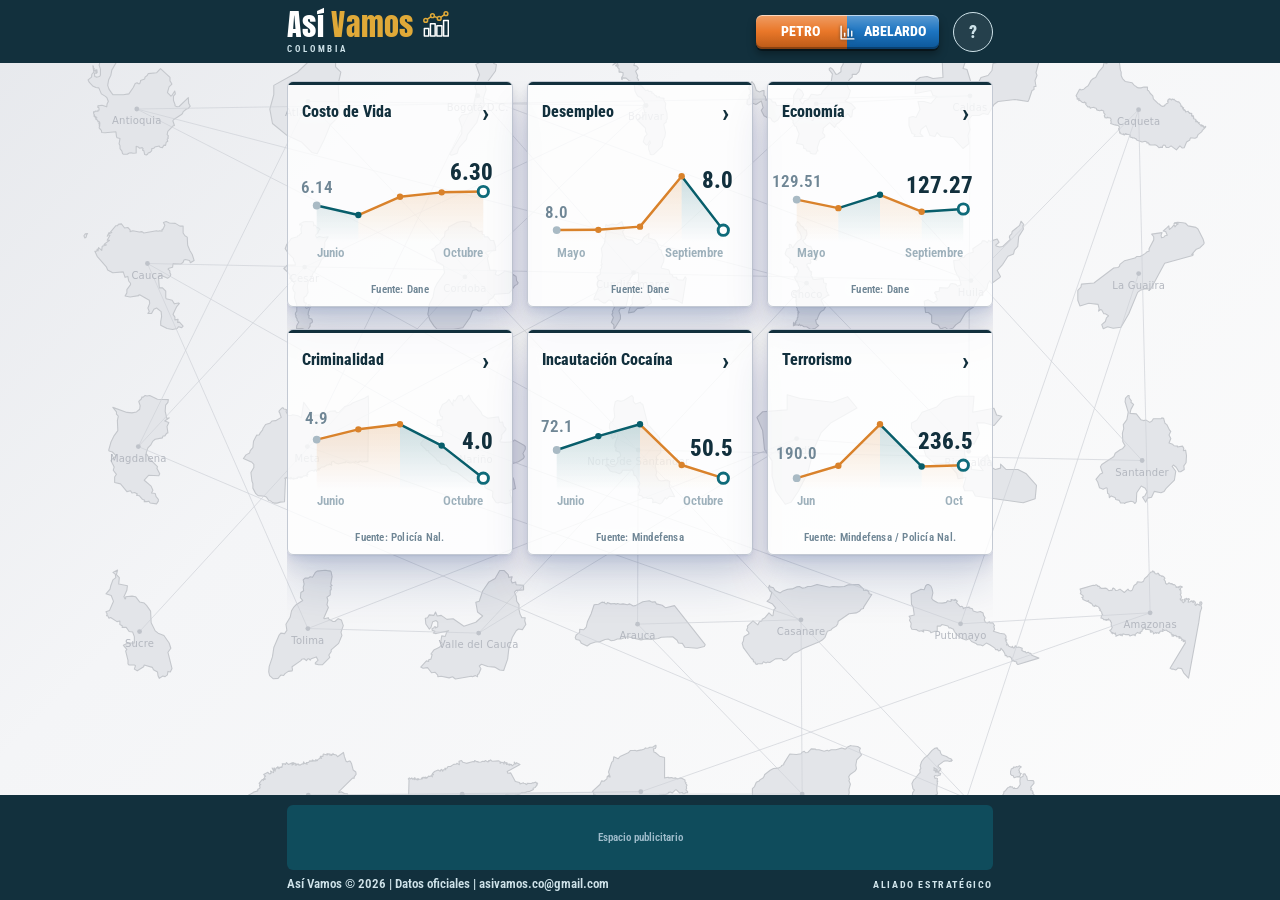
==== commit 997d9790: "ajustes varios 12" ====
--- a/index.html
+++ b/index.html
@@ -15,8 +15,8 @@
   <style>
     /* Colores de mejora / empeora del index */
     :root{
-      --ok:#0B8577;  --ok-rgb:11,133,119;  --ok-txt:#0B8577;
-      --mal:#E63946; --mal-rgb:230,57,70;  --mal-txt:#E63946;
+      --ok:#085E6B;  --ok-rgb:8,94,107;    --ok-txt:#085E6B;
+      --mal:#D9822B; --mal-rgb:217,130,43; --mal-txt:#D9822B;
     }
 
     /* Grosor de la línea de los sparklines */
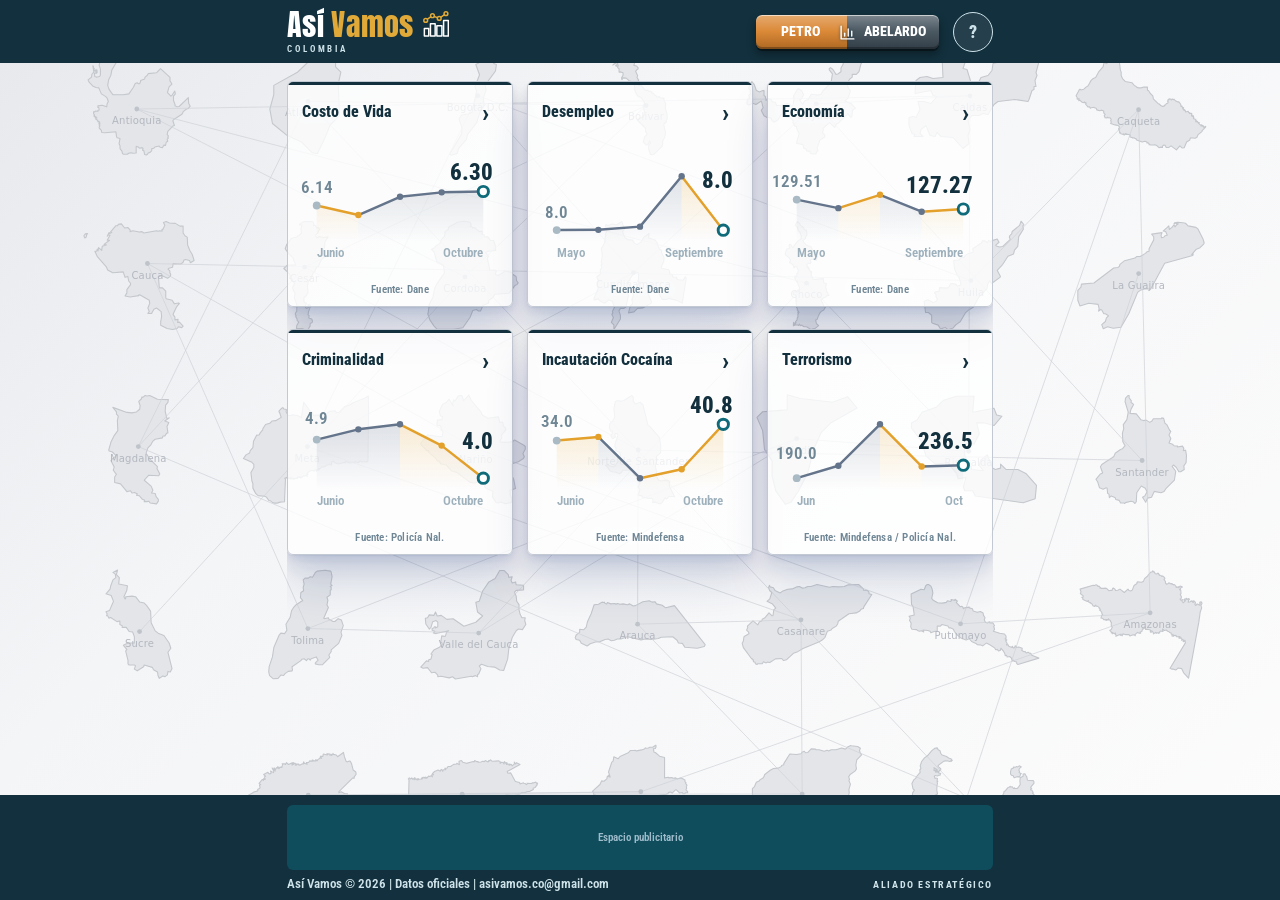
==== commit 96849032: "ajustes varios 13" ====
--- a/index.html
+++ b/index.html
@@ -13,10 +13,10 @@
   <link rel="stylesheet" href="assets/css/background.css?v=2">
 
   <style>
-    /* Colores de mejora / empeora del index */
+    /* Colores de mejora (ámbar) / empeora (gris) del index */
     :root{
-      --ok:#085E6B;  --ok-rgb:8,94,107;    --ok-txt:#085E6B;
-      --mal:#D9822B; --mal-rgb:217,130,43; --mal-txt:#D9822B;
+      --ok:#E3A02B;  --ok-rgb:227,160,43;  --ok-txt:#B7791F;
+      --mal:#64748B; --mal-rgb:100,116,139; --mal-txt:#556070;
     }
 
     /* Grosor de la línea de los sparklines */
@@ -31,7 +31,7 @@
     header.hd .pulse-btn{
       display:inline-flex !important;align-items:center;justify-content:center;
       height:34px;padding:0 10px !important;margin:0 !important;
-      background:linear-gradient(180deg,rgba(255,255,255,.32) 0%,rgba(255,255,255,.06) 48%,rgba(0,0,0,.2) 100%),linear-gradient(90deg,#E86F1C 50%,#0F6CBD 50%) !important;color:#fff !important;
+      background:linear-gradient(180deg,rgba(255,255,255,.32) 0%,rgba(255,255,255,.06) 48%,rgba(0,0,0,.2) 100%),linear-gradient(90deg,#D9822B 50%,#3F4E59 50%) !important;color:#fff !important;
       border:0 !important;border-radius:6px !important;
       /* relieve: brillo arriba, sombra interna abajo y borde inferior que lo despega del header */
       box-shadow:inset 0 1px 0 rgba(255,255,255,.6),inset 0 -2px 0 rgba(0,0,0,.28),0 2px 0 rgba(0,0,0,.4),0 5px 9px rgba(0,0,0,.35) !important;
@@ -177,7 +177,7 @@
           <div class="sub">Fuente: Policía Nal.</div>
         </a>
 
-        <a class="card glass" id="cardNarco" href="#" data-dashboard aria-label="Incautación Cocaína">
+        <a class="card glass" id="cardNarco" href="detalle/cocaina.html?ind=cocaina" data-dashboard aria-label="Incautación Cocaína">
           <div class="head"><h2>Incautación Cocaína</h2><span class="go" aria-hidden="true">›</span></div>
           <div class="spark" id="sparkNarco"></div>
           <div class="sub">Fuente: Mindefensa</div>
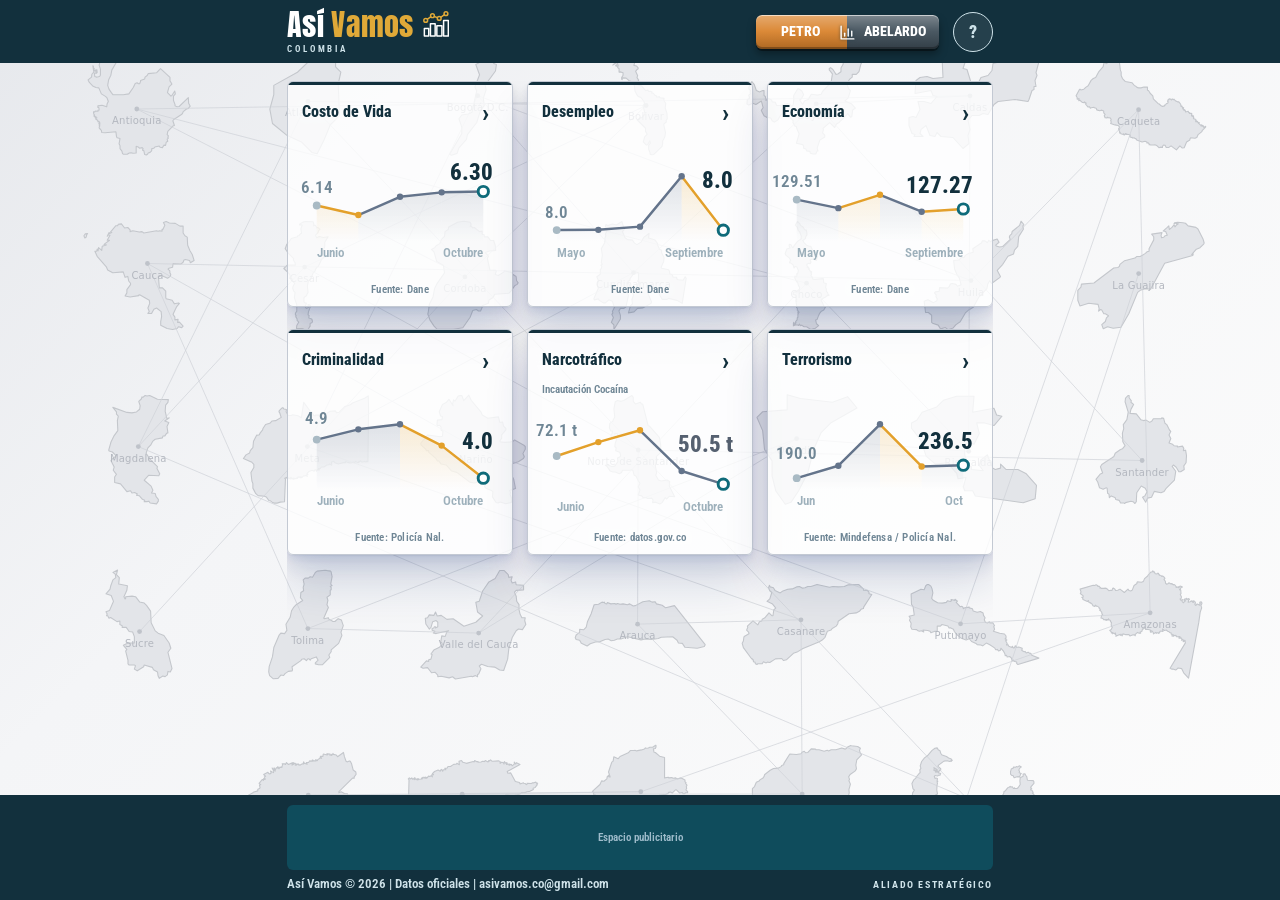
==== commit 5ffd960c: "ajustes narcotrafico y terrorismo" ====
--- a/index.html
+++ b/index.html
@@ -97,6 +97,17 @@
     }
 
 
+
+    /* Card Narcotráfico: solo la línea de Cocaína, con las toneladas del primer y del último mes sobre la línea */
+    #sparkNarco{align-items:stretch}
+    .nv{width:100%;display:flex;flex-direction:column;justify-content:center}
+    .nv-main{display:flex;flex-direction:column;align-items:stretch}
+    .nv-lbl{font-size:11px;font-weight:600;color:#6f8695;line-height:1.1;text-align:left}
+    .nv-main svg{display:block;width:100%;height:auto;overflow:visible}
+    @media (max-width:600px) and (orientation:portrait){
+      .nv-lbl{font-size:9px}
+    }
+
     /* Footer: espacio de Aliado estratégico (igual que en Pulso) */
     footer.site-foot .sponsors,footer.site-foot .ad-wrap{display:block}
     footer.site-foot .ad-label{font-size:10px;letter-spacing:.16em;text-transform:uppercase;color:#cfe3ea;font-weight:700;margin:0 0 4px 2px}
@@ -177,10 +188,10 @@
           <div class="sub">Fuente: Policía Nal.</div>
         </a>
 
-        <a class="card glass" id="cardNarco" href="detalle/cocaina.html?ind=cocaina" data-dashboard aria-label="Incautación Cocaína">
-          <div class="head"><h2>Incautación Cocaína</h2><span class="go" aria-hidden="true">›</span></div>
+        <a class="card glass" id="cardNarco" href="narcotrafico.html" data-dashboard aria-label="Narcotráfico">
+          <div class="head"><h2>Narcotráfico</h2><span class="go" aria-hidden="true">›</span></div>
           <div class="spark" id="sparkNarco"></div>
-          <div class="sub">Fuente: Mindefensa</div>
+          <div class="sub" id="subNarco">Fuente: datos.gov.co</div>
         </a>
 
         <a class="card glass" id="cardTerrorismo" href="detalle/terrorismo.html?ind=terrorismo" data-dashboard aria-label="Terrorismo">
--- a/assets/css/shell.css
+++ b/assets/css/shell.css
@@ -8,6 +8,14 @@
 /* Ancho de columna común = el de las tarjetas del index (3 de 226px + 2 huecos de 14px = 706px).
    Lo usan footer/banner, header y el contenido de todas las páginas. */
 :root{--col:706px;--gutter:20px;--brand-acc:#E0A938}
+
+/* Colores de mejora / empeora (fuente única para index y páginas de detalle).
+   ámbar = mejora, gris = empeora. Cada página decide qué dirección (sube/baja) es la buena
+   asignando --up / --dn a --ok o --mal. Los -hd son versiones claras para el header oscuro. */
+:root{
+  --ok:#E3A02B;  --ok-rgb:227,160,43;  --ok-txt:#B7791F;  --ok-hd:#F2B84B;
+  --mal:#64748B; --mal-rgb:100,116,139; --mal-txt:#556070; --mal-hd:#A9B6C6;
+}
 @media (min-width:601px) and (max-width:900px){:root{--col:772px}}
 @media (max-width:600px){:root{--gutter:10px}}
 
@@ -61,7 +69,7 @@
 }
 
 /* Título centrado en el header (index y páginas de detalle): solo en celulares y tablets (pantalla táctil) en vertical, nunca en escritorio, aunque la ventana sea angosta.
-   Letra blanca centrada, sin pestaña; tras el mes lleva una flecha (.ar) roja si el indicador subió o verde si bajó frente al mes anterior.
+   Letra blanca centrada, sin pestaña; tras el mes lleva una flecha (.ar) del color de mejora/empeora (ámbar/gris) según el indicador frente al mes anterior.
    El header pasa a 3 columnas (logo | título | botón) con laterales iguales, así el título queda exactamente en el centro. */
 header.hd .hd-title{display:none}
 @media (max-width:1024px) and (orientation:portrait) and (pointer:coarse){
@@ -70,8 +78,8 @@
     font-family:"Roboto Condensed",system-ui,sans-serif;font-weight:700;font-size:20px;line-height:1.1;text-align:center;white-space:nowrap;overflow:hidden;text-overflow:ellipsis;
     background:none;color:#fff;padding:0}
   header.hd .hd-title .ar{font-size:.8em;margin-left:5px}
-  header.hd .hd-title .ar.up{color:var(--up,#e8553d)}
-  header.hd .hd-title .ar.dn{color:var(--dn,#14b8a6)}
+  header.hd .hd-title .ar.up{color:var(--up-hd,var(--up,#A9B6C6))}
+  header.hd .hd-title .ar.dn{color:var(--dn-hd,var(--dn,#F2B84B))}
   header.hd:has(.hd-title) .hd-left{grid-column:1}
   header.hd:has(.hd-title) .hd-right{grid-column:3}
 }
@@ -265,38 +273,39 @@
 /* =========================================================
    TABS DE VISTA del header (Nacional · TOP · Divisiones · Ciudades)
    Estandarizadas para todas las páginas de detalle: se editan SOLO aquí.
+   Estilo: tira segmentada de esquinas redondeadas, separada por líneas finas.
    Colores: cambia las variables --tab-*.
    ========================================================= */
 :root{
-  --tab-bg:#005F73;                      /* pestaña inactiva (petróleo/teal) */
-  --tab-bg-h:#0A7B91;                    /* hover */
-  --tab-fg:#cfe3ea;                      /* texto inactiva */
-  --tab-on-bg:var(--bg,#e9ebef);         /* activa, escritorio: se funde con el fondo de la página */
-  --tab-on-fg:var(--ink,#12303d);
-  --tab-on-bg-m:#12303d;                 /* activa, celular/tablet vertical */
-  --tab-on-fg-m:#fff;
-}
-.hd-mid{flex:none;display:flex;align-items:flex-end;align-self:flex-end;gap:6px;padding:0 12px}
-header.hd .vt{border:0;border-radius:10px 10px 0 0;background:var(--tab-bg);color:var(--tab-fg);padding:12px 22px 11px;
+  --tab-bg:#526573;                      /* pestañas inactivas */
+  --tab-fg:#FFFFFF;                      /* texto inactivas */
+  --tab-on-bg:#D9822B;                   /* pestaña activa */
+  --tab-on-fg:#FFFFFF;                   /* texto activa */
+  --tab-bg-h:#5F7384;                    /* hover (solo inactivas) */
+  --tab-sep:rgba(0,0,0,.22);             /* línea fina entre pestañas */
+  --tab-r:6px;                           /* radio de la tira */
+  --tab-sh:0 1px 2px rgba(18,48,61,.16),0 4px 10px rgba(18,48,61,.2);
+  --tab-on-bg-m:var(--tab-on-bg);        /* alias (compatibilidad) */
+  --tab-on-fg-m:var(--tab-on-fg);
+}
+.hd-mid{flex:none;display:flex;align-items:stretch;align-self:center;gap:0;margin:0 12px;padding:0;border-radius:var(--tab-r);overflow:hidden;box-shadow:var(--tab-sh)}
+header.hd .vt{border:0;border-left:1px solid var(--tab-sep);border-radius:0;background:var(--tab-bg);color:var(--tab-fg);padding:10px 22px;
   font-family:"Roboto Condensed",system-ui,sans-serif;font-size:15px;font-weight:700;letter-spacing:.02em;line-height:1;white-space:nowrap;cursor:pointer;transition:background .15s,color .15s}
-header.hd .vt:hover{background:var(--tab-bg-h);color:#fff}
-header.hd .vt[aria-pressed=true]{background:var(--tab-on-bg);color:var(--tab-on-fg)}
+header.hd .vt:first-child{border-left:0}
+header.hd .vt:hover{background:var(--tab-bg-h);color:var(--tab-fg)}
+header.hd .vt[aria-pressed=true],header.hd .vt[aria-pressed=true]:hover{background:var(--tab-on-bg);color:var(--tab-on-fg)}
 header.hd .vt:focus-visible{outline:2px solid #fff;outline-offset:-2px}
 @media(max-width:600px){
   header.hd{flex-wrap:wrap}
-  .hd-mid{order:3;flex:0 0 100%;justify-content:center;padding:0 10px}
-  header.hd .vt{padding:10px 18px 9px;font-size:14px}
-}
-/* Celular y tablet en vertical: las tabs cuelgan del borde inferior del header, unidas en una sola tira separada por una línea fina, todas del mismo ancho */
+  .hd-mid{order:3;flex:0 0 auto;margin:6px auto 8px}
+  header.hd .vt{padding:9px 16px;font-size:14px}
+}
+/* Celular y tablet en vertical: la tira cuelga bajo el header (6px de separación), a todo el ancho de la columna, con todas las pestañas del mismo ancho */
 @media(max-width:1024px) and (orientation:portrait){
-  header.hd{margin-bottom:35px}
+  header.hd{margin-bottom:42px}
   body.app>main{padding-top:8px}
-  .hd-mid{position:absolute;top:100%;left:0;right:0;margin:0 auto;order:0;flex:none;width:calc(100% - 2*var(--gutter));max-width:var(--col);height:35px;align-self:auto;align-items:flex-start;justify-content:center;gap:0;padding:0;background:transparent;pointer-events:none}
-  header.hd .vt{pointer-events:auto;flex:1 1 0;min-width:0;border-radius:0;padding:10px 4px 12px;font-size:15px;background:var(--tab-bg);color:var(--tab-fg);border-top:1px solid rgba(255,255,255,.22);border-left:1px solid rgba(255,255,255,.22);overflow:hidden;text-overflow:ellipsis}
-  header.hd .vt:first-child{border-left:0;border-bottom-left-radius:10px}
-  header.hd .vt:last-child{border-bottom-right-radius:10px}
-  header.hd .vt:hover{background:var(--tab-bg-h);color:#fff}
-  header.hd .vt[aria-pressed=true]{background:var(--tab-on-bg-m);color:var(--tab-on-fg-m)}
+  .hd-mid{position:absolute;top:calc(100% + 6px);left:0;right:0;margin:0 auto;order:0;flex:none;width:calc(100% - 2*var(--gutter));max-width:var(--col);height:36px;align-self:auto;align-items:stretch;justify-content:center;background:var(--tab-bg);pointer-events:none}
+  header.hd .vt{pointer-events:auto;flex:1 1 0;min-width:0;padding:0 4px;font-size:15px;overflow:hidden;text-overflow:ellipsis}
 }
 
 /* =========================================================
@@ -311,3 +320,281 @@
   --panel-bt-color:var(--hd-bg);
 }
 main section.card{border-top:var(--panel-bt) solid var(--panel-bt-color)}
+/* Celular: borde superior de los paneles más delgado */
+@media (max-width:600px){:root{--panel-bt:3px}}
+
+/* =========================================================
+   PÁGINAS DE DETALLE (crimen, inflación, desempleo…)  ·  <body class="app det">
+   Estilos de contenido de las páginas que usan asivamos.js: paneles, indicador (hero), listas,
+   Top, Destacados, carrusel de fichas (celular), gráficas y panel por sexo.
+   Todo va acotado a body.det, así no afecta al index ni a pulso.
+   Cada página puede reasignar --up / --dn (qué dirección es buena) en su propio <style>.
+   ========================================================= */
+body:where(.det){--bg:#e9ebef; --card:#fff; --ink:#12303d; --mute:#6f8695; --line:#e1e7ea;
+  --acc:#0f6b7a;
+  
+  --up:var(--mal); --dn:var(--ok); --up-l:var(--mal); --dn-l:var(--ok);
+  --up-t:var(--mal-txt); --dn-t:var(--ok-txt); --up-hd:var(--mal-hd); --dn-hd:var(--ok-hd);
+  --r:6px; --sh:0 1px 2px rgba(18,48,61,.06),0 10px 26px rgba(18,48,61,.09);}
+:where(body.det) *{box-sizing:border-box}
+body:where(.det){margin:0}
+body:where(.det){background:var(--bg);color:var(--ink);font:400 16px/1.4 "Roboto Condensed",system-ui,sans-serif;min-height:100vh;min-height:100dvh;display:flex;flex-direction:column}
+:where(body.det) .up{color:var(--up)}
+:where(body.det) .dn{color:var(--dn)}
+:where(body.det) .vr.up,:where(body.det) .row2 .up{color:var(--up-t)}
+:where(body.det) .vr.dn,:where(body.det) .row2 .dn{color:var(--dn-t)}
+:where(body.det) a,:where(body.det) button{font:inherit;color:inherit}
+:where(body.det) :focus-visible{outline:2px solid var(--acc);outline-offset:2px}
+:where(body.det) header.hd{--hd-acc:#cfe3ea;position:sticky;top:0;z-index:20}
+:where(body.det) .hd-left{flex:1 1 0}
+:where(body.det) .hd-right{flex:none}
+:where(body.det) main{width:100%;max-width:none;margin:0;padding:20px max(var(--gutter),calc((100% - var(--col))/2)) 24px;display:grid;gap:18px;align-content:start}
+:where(body.det) .card{background:var(--card);border-radius:var(--r);box-shadow:var(--sh);padding:18px 20px;position:relative}
+:where(body.det) .card h2{margin:0 0 12px;font-size:19px;font-weight:700}
+:where(body.det) .badge{position:absolute;top:-10px;right:14px;background:#dde5ea;color:#3f5563;font-size:13px;font-weight:700;padding:2px 10px;border-radius:999px}
+:where(body.det) .mute{color:var(--mute)}
+:where(body.det) small{font-size:13px}
+:where(body.det) .hero{display:flex;flex-direction:column;gap:8px}
+:where(body.det) .hero .kick{font-size:14px;color:var(--mute);line-height:1.2}
+:where(body.det) .hero .ttl{font-size:20px;font-weight:700;line-height:1.2}
+:where(body.det) .hero .big{font-size:64px;font-weight:700;line-height:1;letter-spacing:-1px;margin:2px 0 4px}
+:where(body.det) .hero .big span{font-size:26px;margin-left:4px;color:var(--mute)}
+:where(body.det) .vars{display:grid;gap:10px}
+:where(body.det) .vars div{display:flex;flex-direction:column;align-items:flex-start;gap:2px;border-bottom:1px solid var(--line);padding-bottom:8px}
+:where(body.det) .vars span{font-size:13px;line-height:1.2}
+:where(body.det) .vars b{font-size:20px;line-height:1.1;white-space:nowrap}
+:where(body.det) .hero .src{margin-top:auto;font-size:12.5px;line-height:1.3}
+:where(body.det) .hz{display:grid;grid-template-columns:repeat(2,minmax(0,1fr));gap:14px}
+:where(body.det) .hz .card{padding:14px 16px;border-left:4px solid var(--acc)}
+:where(body.det) .hz .card.sube{border-left-color:var(--up-l)}
+:where(body.det) .hz .card.baja{border-left-color:var(--dn-l)}
+:where(body.det) .hz h3{margin:0 0 4px;font-size:15px;color:var(--mute);font-weight:500}
+:where(body.det) .hz p{margin:0;font-size:17px}
+:where(body.det) .sx{display:grid;grid-template-columns:repeat(auto-fit,minmax(240px,1fr));gap:14px}
+:where(body.det) .sx button{all:unset;cursor:pointer;display:block;padding:14px 16px;border:1px solid var(--line);border-radius:var(--r)}
+:where(body.det) .sx button:focus-visible{outline:2px solid var(--acc)}
+:where(body.det) .sx button[aria-pressed=true]{border-color:var(--acc);background:#eef6f7}
+:where(body.det) .sx .n{font-size:15px;color:var(--mute)}
+:where(body.det) .sx .t{font-size:40px;font-weight:700;line-height:1.1}
+:where(body.det) .sx .row2{display:flex;justify-content:space-between;margin-top:6px}
+:where(body.det) .brecha{margin:12px 0 0;font-size:17px}
+:where(body.det) .sxc .ref{margin:6px 0 0;font-size:13px}
+:where(body.det) .head{display:flex;flex-wrap:wrap;align-items:center;justify-content:space-between;gap:8px;margin-bottom:6px}
+:where(body.det) .head h2{margin:0}
+:where(body.det) .seg{display:inline-flex;border:1px solid var(--line);border-radius:var(--r);overflow:hidden}
+:where(body.det) .seg button{border:0;background:#fff;padding:6px 14px;cursor:pointer;font-weight:500}
+:where(body.det) .seg button[aria-pressed=true]{background:var(--acc);color:#fff}
+:where(body.det) .list{display:grid;align-content:start}
+:where(body.det) .row{all:unset;cursor:pointer;display:grid;grid-template-columns:20px minmax(0,1fr) auto;gap:8px;align-items:center;padding:9px 8px;border-top:1px solid #fff;background:rgba(var(--mal-rgb),var(--a,.1))}
+:where(body.det) .row:hover{filter:brightness(.95)}
+:where(body.det) .row[aria-pressed=true]{box-shadow:inset 0 0 0 2px var(--ink)}
+:where(body.det) .row .vl{display:block}
+:where(body.det) .row:focus-visible{outline:2px solid var(--acc)}
+:where(body.det) .rk{color:var(--mute);text-align:right;font-size:14px}
+:where(body.det) .nm{display:grid;gap:5px;min-width:0}
+:where(body.det) .nm>span:first-child{overflow:hidden;text-overflow:ellipsis;white-space:nowrap}
+:where(body.det) .bar{display:block;height:6px;background:#e6ecef;border-radius:3px;overflow:hidden}
+:where(body.det) .bar b{display:block;height:100%;background:var(--acc);border-radius:3px;transition:width .3s}
+:where(body.det) .vl{text-align:right;display:grid}
+:where(body.det) .vl strong{font-size:19px;line-height:1.1}
+:where(body.det) .vr{text-align:right;font-size:15px;font-weight:500}
+:where(body.det) .ref{margin:10px 0 0;font-size:14px;color:var(--mute)}
+:where(body.det) .top{display:grid;grid-template-columns:repeat(3,minmax(0,1fr));grid-auto-rows:auto;gap:14px;scroll-margin-top:84px}
+:where(body.det) .top>.card,:where(body.det) .car>.card{display:flex;flex-direction:column;min-width:0}
+:where(body.det) .cg{grid-column:2/4;grid-row:1;min-height:300px}
+:where(body.det) .cl{grid-column:1;grid-row:1/3;contain:size;min-height:460px;padding:14px 12px}
+:where(body.det) .top:not(.g) .hero{grid-column:2/4;grid-row:2;display:grid;grid-template-columns:auto minmax(0,1fr);grid-template-areas:"kick kick" "ttl ttl" "big vars" "src src";column-gap:20px;row-gap:6px;align-content:start}
+:where(body.det) .top:not(.g) .hero .kick{grid-area:kick}
+:where(body.det) .top:not(.g) .hero .ttl{grid-area:ttl}
+:where(body.det) .top:not(.g) .hero .big{grid-area:big}
+:where(body.det) .top:not(.g) .hero .vars{grid-area:vars;grid-template-columns:1fr 1fr;gap:12px 16px;align-content:center;align-self:center}
+:where(body.det) .top:not(.g) .hero .ttl{font-size:22px}
+:where(body.det) .top:not(.g) .hero .big{align-self:center;margin:0}
+:where(body.det) .top:not(.g) .hero .src{grid-area:src;margin-top:6px}
+:where(body.det) .cl .head h2{font-size:17px}
+:where(body.det) .cl .seg button{padding:4px 10px;font-size:14px}
+:where(body.det) .cl .list{flex:1;min-height:0;overflow-y:auto;overscroll-behavior:contain}
+:where(body.det) .cl .vl strong{font-size:17px}
+:where(body.det) .cl .ref{margin:8px 0 0;font-size:13px;line-height:1.3}
+:where(body.det) .cg #chart{flex:1;display:flex;align-items:center}
+:where(body.det) .cg #chart>*{width:100%}
+:where(body.det) .sub2{margin:18px 0 4px;font-size:16px;font-weight:700}
+:where(body.det) .cg .hz .card{box-shadow:none;background:#f6f8f9}
+:where(body.det) .cg .hz{align-self:flex-start}
+:where(body.det) .t5 .nm>span:first-child{white-space:normal;overflow:visible}
+:where(body.det) .t5 h2 small{font-size:14px;font-weight:500}
+:where(body.det) #app>.tabs{margin:0}
+:where(body.det) .tres{display:grid;grid-template-columns:repeat(2,minmax(0,1fr));gap:14px;align-items:start}
+:where(body.det) .tres>.sxc{grid-column:1/-1}
+:where(body.det) .t5 h2.up{color:var(--up-t)}
+:where(body.det) .t5 h2.dn{color:var(--dn-t)}
+:where(body.det) .tr{all:unset;cursor:pointer;display:grid;grid-template-columns:22px 1fr auto;gap:4px 10px;align-items:center;padding:9px 6px;border-top:1px solid var(--line);width:calc(100% - 12px)}
+:where(body.det) .tr:hover{background:#f4f7f8}
+:where(body.det) .tr[aria-pressed=true]{background:#e8f3f5}
+:where(body.det) .tr:focus-visible{outline:2px solid var(--acc)}
+:where(body.det) .tr .bar b.up{background:var(--up)}
+:where(body.det) .tr .bar b.dn{background:var(--dn)}
+:where(body.det) .tr .vl strong.up{color:var(--up-t)}
+:where(body.det) .tr .vl strong.dn{color:var(--dn-t)}
+:where(body.det) .t5 .vacio{margin:0;padding:12px 6px;border-top:1px solid var(--line);color:var(--mute);font-size:15px}
+:where(body.det) .tabs{display:flex;gap:8px;flex-wrap:wrap;margin-bottom:8px}
+:where(body.det) .tabs button{border:1px solid var(--line);background:#fff;border-radius:999px;padding:4px 14px;cursor:pointer}
+:where(body.det) .tabs button[aria-pressed=true]{background:var(--ink);color:#fff;border-color:var(--ink)}
+:where(body.det) svg{width:100%;height:auto;display:block}
+:where(body.det) svg text{font-family:inherit;fill:var(--mute);font-size:15px}
+:where(body.det) svg text.v{fill:var(--ink);font-weight:700;font-size:16px}
+:where(body.det) .err{padding:24px;text-align:center}
+@media(max-width:600px){
+:where(body.det) .top{grid-template-columns:minmax(0,1fr)}
+:where(body.det) .top>.card,:where(body.det) .top .cg,:where(body.det) .top .hero{grid-column:1;grid-row:auto}
+:where(body.det) .cl{contain:none;height:340px;min-height:0}
+:where(body.det) .tres{grid-template-columns:1fr}
+body:where(.det) .top .hero:not(.gr){display:grid!important;grid-template-columns:auto minmax(0,1fr)!important;column-gap:14px!important;row-gap:6px!important;align-content:start!important}
+body:where(.det) .top.g .hero:not(.gr){grid-template-areas:"big vars" "prev prev" "src src"!important}
+body:where(.det) .top:not(.g) .hero:not(.gr){grid-template-areas:"kick kick" "big vars" "src src"!important}
+body:where(.det) .top .hero .htabs,body:where(.det) .top .hero:not(.gr) .ttl{display:none!important}
+body:where(.det) .top .hero .big{font-size:46px;margin:0;align-self:center}
+body:where(.det) .top .hero .big span{font-size:19px;margin-left:2px}
+body:where(.det) .top .hero .vars{grid-template-columns:1fr 1fr;gap:6px 12px;align-self:center}
+body:where(.det) .top .hero .vars div{padding-bottom:5px;gap:1px}
+body:where(.det) .top .hero .vars span{font-size:12px}
+body:where(.det) .top .hero .vars b{font-size:17px}
+body:where(.det) .top .hero .src{margin-top:0;font-size:12px;line-height:1.3}
+body:where(.det) .top .hero.gr{display:grid!important;grid-template-columns:minmax(0,1fr)!important;grid-template-areas:"ttl" "gl"!important;row-gap:8px!important;align-content:start!important}
+}
+@media(max-width:420px){
+:where(body.det) .hz{grid-template-columns:1fr}
+}
+:where(body.det) .sx{grid-template-columns:repeat(auto-fill,minmax(210px,1fr))}
+:where(body.det) .sx .n{line-height:1.2;min-height:2.4em;display:-webkit-box;-webkit-line-clamp:2;-webkit-box-orient:vertical;overflow:hidden}
+:where(body.det) .sx .t{font-size:34px}
+:where(body.det) .sx .row2{gap:8px;font-size:14px}
+:where(body.det) .gt{margin:18px 0 4px;font-size:16px;font-weight:700}
+:where(body.det) .tr.g{cursor:default;width:100%}
+:where(body.det) .hero.wt{grid-template-areas:"kick tabs" "ttl ttl" "big vars" "src src"!important}
+:where(body.det) .hero.wt.gr{grid-template-areas:"kick tabs" "ttl ttl" "gl gl"!important}
+:where(body.det) .hero .htabs{grid-area:tabs;justify-self:end;margin:0}
+:where(body.det) .hero .htabs button{padding:3px 12px;font-size:14px}
+:where(body.det) .gwrap{grid-area:gl;min-width:0}
+:where(body.det) .glist{max-height:250px;overflow-y:auto;overscroll-behavior:contain;border-bottom:1px solid var(--line)}
+:where(body.det) .glist .tr:first-child{border-top:0}
+:where(body.det) .gwrap .ref{margin:6px 0 0;font-size:13px}
+:where(body.det) .tr.g:hover{background:none}
+:where(body.det) .tr.g .wrap{white-space:normal;overflow:visible}
+:where(body.det) .tr .bar b.up{background:var(--up)}
+:where(body.det) .tr .bar b.dn{background:var(--dn)}
+:where(body.det) .hero .src{line-height:1.35}
+:where(body.det) .hero .kc{display:none}
+:where(body.det) .hero .kick.kv{display:none}
+@media(max-width:600px){
+body:where(.det) .top:not(.g) .hero .kick.kv{display:block}
+body:where(.det) .top:not(.g) .hero .kk{display:none}
+body:where(.det) .top:not(.g) .hero .kc{display:block;font-size:20px;font-weight:700;line-height:1.2;color:var(--ink)}
+}
+@media(max-width:600px){
+:where(body.det) .selT{white-space:nowrap;overflow:hidden;text-overflow:ellipsis}
+:where(body.det) .cl .list{display:none}
+:where(body.det) .cl{height:auto;min-height:0}
+}
+:where(body.det) .row .vl{display:flex;flex-direction:column;align-items:flex-end}
+:where(body.det) .row .vl small,:where(body.det) .tr .vl small{font-size:12px;line-height:1.1;font-weight:700}
+:where(body.det) .row .nm>small{font-size:12px;line-height:1.1}
+:where(body.det) .hero .ttl{grid-area:ttl}
+:where(body.det) .hero .big{grid-area:big}
+:where(body.det) .hero .vars{grid-area:vars}
+:where(body.det) .hero .src{grid-area:src}
+:where(body.det) .hero .prev{grid-area:prev}
+:where(body.det) .prev{display:grid;margin-top:2px}
+:where(body.det) .prev .th{font-size:13px;color:var(--mute);font-weight:600;padding-bottom:2px}
+:where(body.det) .prev .pr{display:grid;grid-template-columns:auto minmax(0,1fr) auto;gap:8px;align-items:baseline;padding:4px 0;border-top:1px solid var(--line);font-size:14px}
+:where(body.det) .prev .pr b{font-size:15px;text-align:right;white-space:nowrap}
+:where(body.det) .prev .pr small{font-size:12px;font-weight:700;text-align:right;white-space:nowrap;min-width:66px}
+:where(body.det) .prev .pr small.up{color:var(--up-t)}
+:where(body.det) .prev .pr small.dn{color:var(--dn-t)}
+:where(body.det) .cdest .hz .card{box-shadow:none;background:#f6f8f9}
+:where(body.det) .nuevos{margin-top:10px;border-top:1px solid var(--line);padding-top:8px}
+:where(body.det) .nuevos summary{cursor:pointer;font-size:15px;font-weight:700;color:var(--mute)}
+:where(body.det) .nuevos .glist{margin-top:6px}
+:where(body.det) .nuevos .tr{width:100%}
+:where(body.det) .tr.g,:where(body.det) .nuevos .tr{box-sizing:border-box}
+:where(body.det) .nuevos .vl{display:flex;align-items:baseline;justify-content:flex-end;white-space:nowrap}
+:where(body.det) .cnav{display:none}
+:where(body.det) .car>.card.cacts{display:none}
+:where(body.det) .top.g .car>.hero{grid-column:3;grid-row:1/3}
+:where(body.det) .top.g .car>.cs1{grid-column:1/3;grid-row:1}
+:where(body.det) .top.g .car>.cs2{grid-column:1/3;grid-row:2}
+:where(body.det) .top.g .car>.ctop{grid-column:1/-1}
+:where(body.det) .cgt{margin:0 0 6px;font-size:16px;font-weight:700}
+:where(body.det) .gch{flex:1;display:flex;align-items:center}
+:where(body.det) .gch>*{width:100%}
+:where(body.det) .ctop .ctt{margin:0 0 8px;font-size:20px;font-weight:700;line-height:1.2}
+:where(body.det) .carw,:where(body.det) .car{display:contents}
+@media(min-width:601px) and (orientation:landscape){
+:where(body.det) header.hd .vt{padding:10px 16px}
+}
+@media(max-width:600px){
+:where(body.det) .carw{display:block;min-width:0}
+:where(body.det) .car{display:flex;gap:12px;overflow-x:auto;scroll-snap-type:x mandatory;scrollbar-width:none;align-items:flex-start}
+:where(body.det) .car::-webkit-scrollbar{display:none}
+:where(body.det) .car>.card{flex:0 0 100%;min-width:0;scroll-snap-align:start}
+body:where(.det) .top:not(.g)>.cl{order:1}
+body:where(.det) .top:not(.g)>.cnav{order:2}
+body:where(.det) .top:not(.g)>.carw{order:3}
+body:where(.det) .top .car>.card.cacts{display:flex}
+body:where(.det) .top>.cnav{display:flex;align-items:center;gap:8px;margin:-4px 0}
+:where(body.det) .cnav button{flex:1 1 0;min-width:0;border:0;background:none;padding:6px 2px;font:700 15px/1.1 "Roboto Condensed",system-ui,sans-serif;color:var(--ink,#12303d);cursor:pointer;white-space:nowrap;overflow:hidden;text-overflow:ellipsis}
+:where(body.det) .cnav button[data-cdir="-1"]{text-align:left}
+:where(body.det) .cnav button[data-cdir="1"]{text-align:right}
+:where(body.det) .cnav button:disabled{opacity:0;cursor:default}
+:where(body.det) .cnav .cd{flex:none;display:flex;gap:4px}
+:where(body.det) .cnav i{width:7px;height:7px;border-radius:50%;background:#b9c4cb;transition:background .15s}
+:where(body.det) .cnav i.on{background:var(--ink,#12303d)}
+:where(body.det) header.hd .vt{flex:1 1 auto;font-size:14px;letter-spacing:0}
+}
+body:where(.det) .ctop .t5 .vl{flex-direction:column;align-items:flex-end;gap:0}
+body:where(.det) .ctop .t5 .vl small{font-size:12px}
+body:where(.det) .ctop .t5 .nm>span:first-child{white-space:normal;overflow:visible;text-overflow:clip;line-height:1.15}
+:where(body.det) .pn{border:1px solid var(--line);border-top:4px solid var(--c);border-radius:var(--r);padding:14px 16px;display:flex;flex-direction:column;gap:12px}
+:where(body.det) .pn .n{font-size:15px;color:var(--mute);display:flex;align-items:center;gap:8px}
+:where(body.det) .pn .n i{width:12px;height:12px;border-radius:50%;background:var(--c);flex:none}
+:where(body.det) .pn .t{font-size:44px;font-weight:700;line-height:1.1;margin:2px 0 4px}
+:where(body.det) .pn .t span{font-size:22px;margin-left:3px;color:var(--mute)}
+:where(body.det) .pn .ds{font-size:15px;line-height:1.25}
+:where(body.det) .pv div{display:flex;justify-content:space-between;align-items:baseline;gap:10px;padding:7px 0;border-bottom:1px solid var(--line)}
+:where(body.det) .pv{border-top:1px solid var(--line);padding-top:8px}
+:where(body.det) .pv div:last-child{border-bottom:0;padding-bottom:0}
+:where(body.det) .pv span{font-size:13px;color:var(--mute);line-height:1.2}
+:where(body.det) .pv b{font-size:17px;line-height:1.1;white-space:nowrap}
+:where(body.det) .pv .up{color:var(--up-t)}
+:where(body.det) .pv .dn{color:var(--dn-t)}
+:where(body.det) .leg{display:flex;gap:18px;flex-wrap:wrap;font-size:15px}
+:where(body.det) .leg span{display:inline-flex;align-items:center;gap:7px}
+:where(body.det) .leg i{width:20px;height:4px;border-radius:2px;background:var(--c)}
+:where(body.det) .leg .br i{height:0;background:none;border-top:2px dashed var(--mute);border-radius:0}
+:where(body.det) .sxc .ref{margin:6px 0 0;font-size:13px}
+:where(body.det) .brecha{margin:12px 0 0;font-size:17px}
+:where(body.det) .tres>.sxc{grid-column:1/-1}
+@media(max-width:600px){
+:where(body.det) .sx{grid-template-columns:1fr}
+}
+:where(body.det) .sxt{display:none}
+@media(max-width:600px){
+:where(body.det) .sx{display:none}
+:where(body.det) .sxt{display:table;width:100%;border-collapse:collapse;table-layout:fixed}
+:where(body.det) .sxt col.c0{width:34%}
+:where(body.det) .sxt thead th{border-top:4px solid var(--c);padding:8px 4px 6px;text-align:left;font-size:15px;font-weight:500;color:var(--mute);white-space:nowrap}
+:where(body.det) .sxt thead th:first-child{border-top:0}
+:where(body.det) .sxt thead th i{display:inline-block;width:10px;height:10px;border-radius:50%;background:var(--c);margin-right:6px}
+:where(body.det) .sxt tbody th{padding:9px 6px 9px 0;text-align:left;font-size:13px;font-weight:400;line-height:1.2;color:var(--mute)}
+:where(body.det) .sxt td{padding:9px 4px;font-size:15px;font-weight:700;white-space:nowrap}
+:where(body.det) .sxt tbody tr+tr>*{border-top:1px solid var(--line)}
+:where(body.det) .sxt .rt td{font-size:34px;line-height:1.1}
+:where(body.det) .sxt .rt td span{margin-left:2px;font-size:16px;color:var(--mute)}
+:where(body.det) .sxt td.up{color:var(--up-t)}
+:where(body.det) .sxt td.dn{color:var(--dn-t)}
+}
+:where(body.det) .top.sexo2 .car>.card{grid-column:1/-1;grid-row:auto}
+:where(body.det) .top.sexo2 .sxc .sx{margin-bottom:12px;grid-template-columns:repeat(2,minmax(0,1fr))}
+@media(max-width:600px){
+:where(body.det) .top.sexo2 .sxc .sx{grid-template-columns:1fr}
+}
